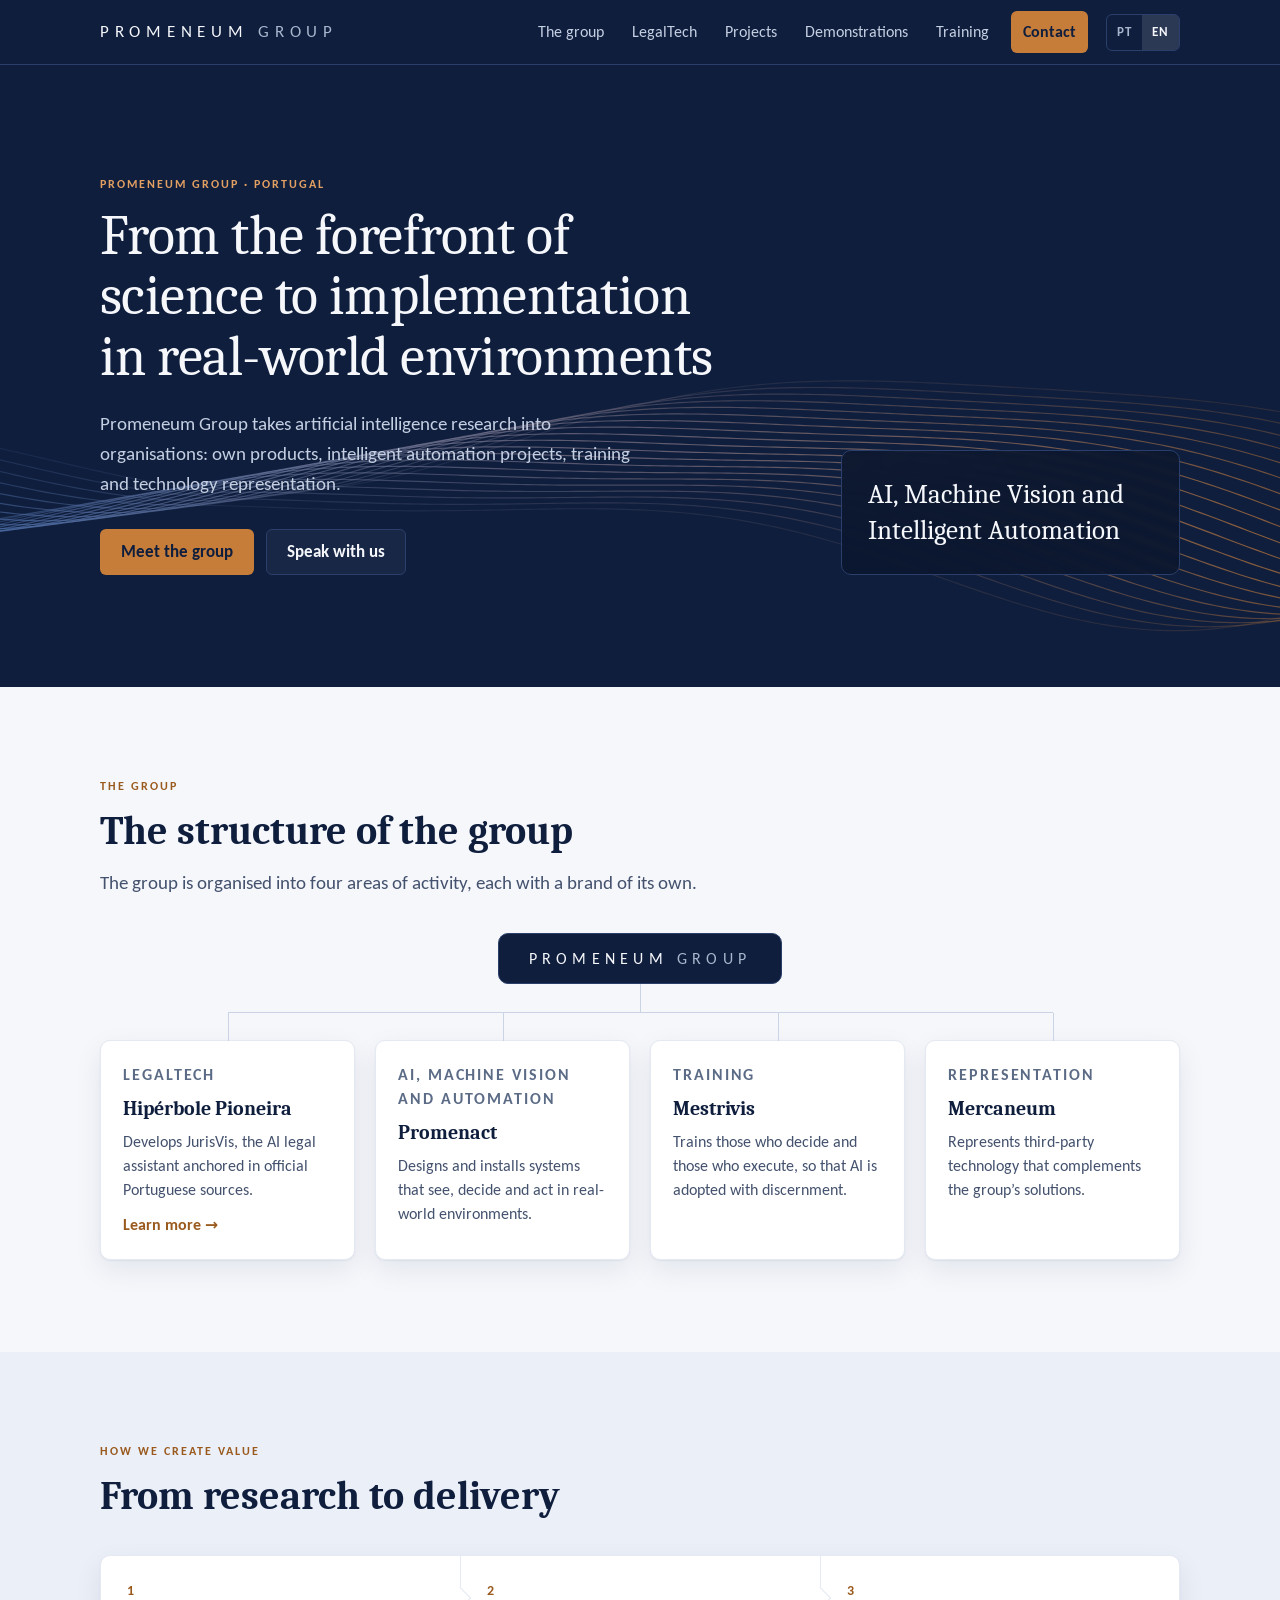
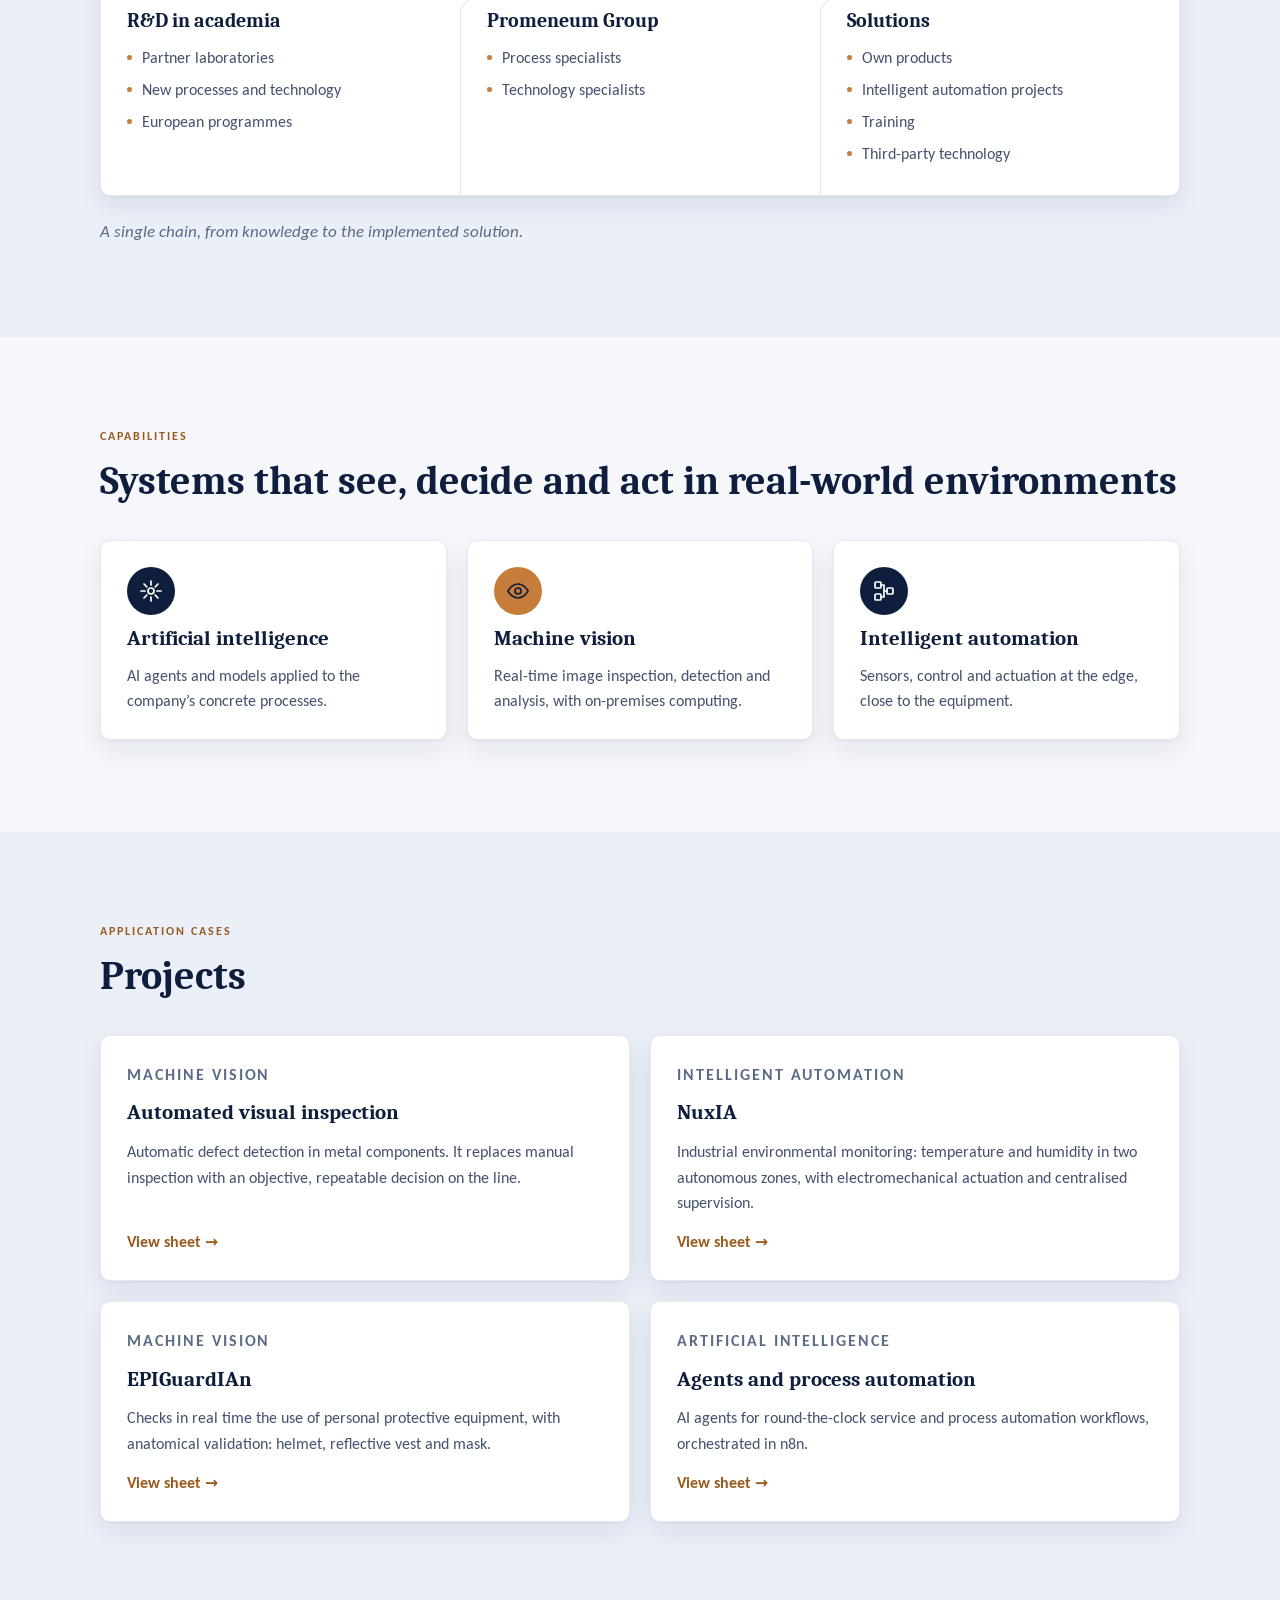
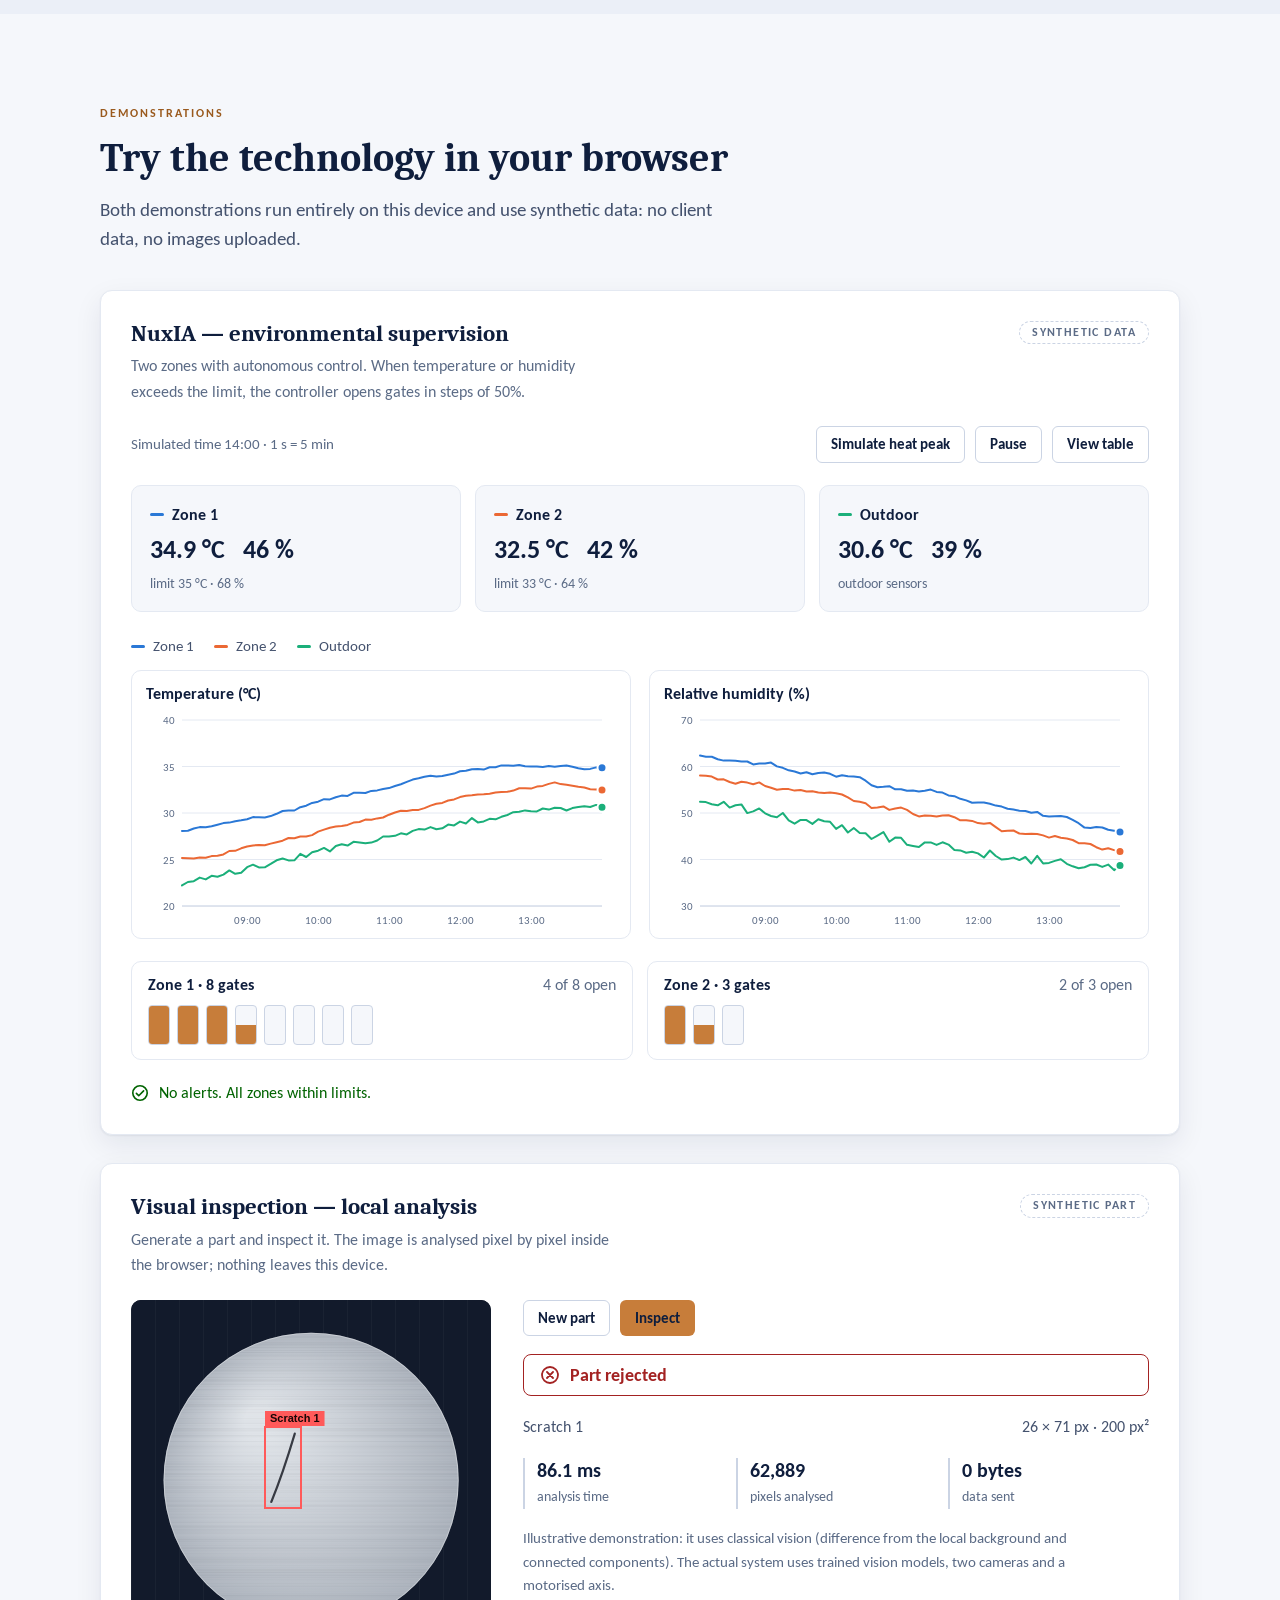
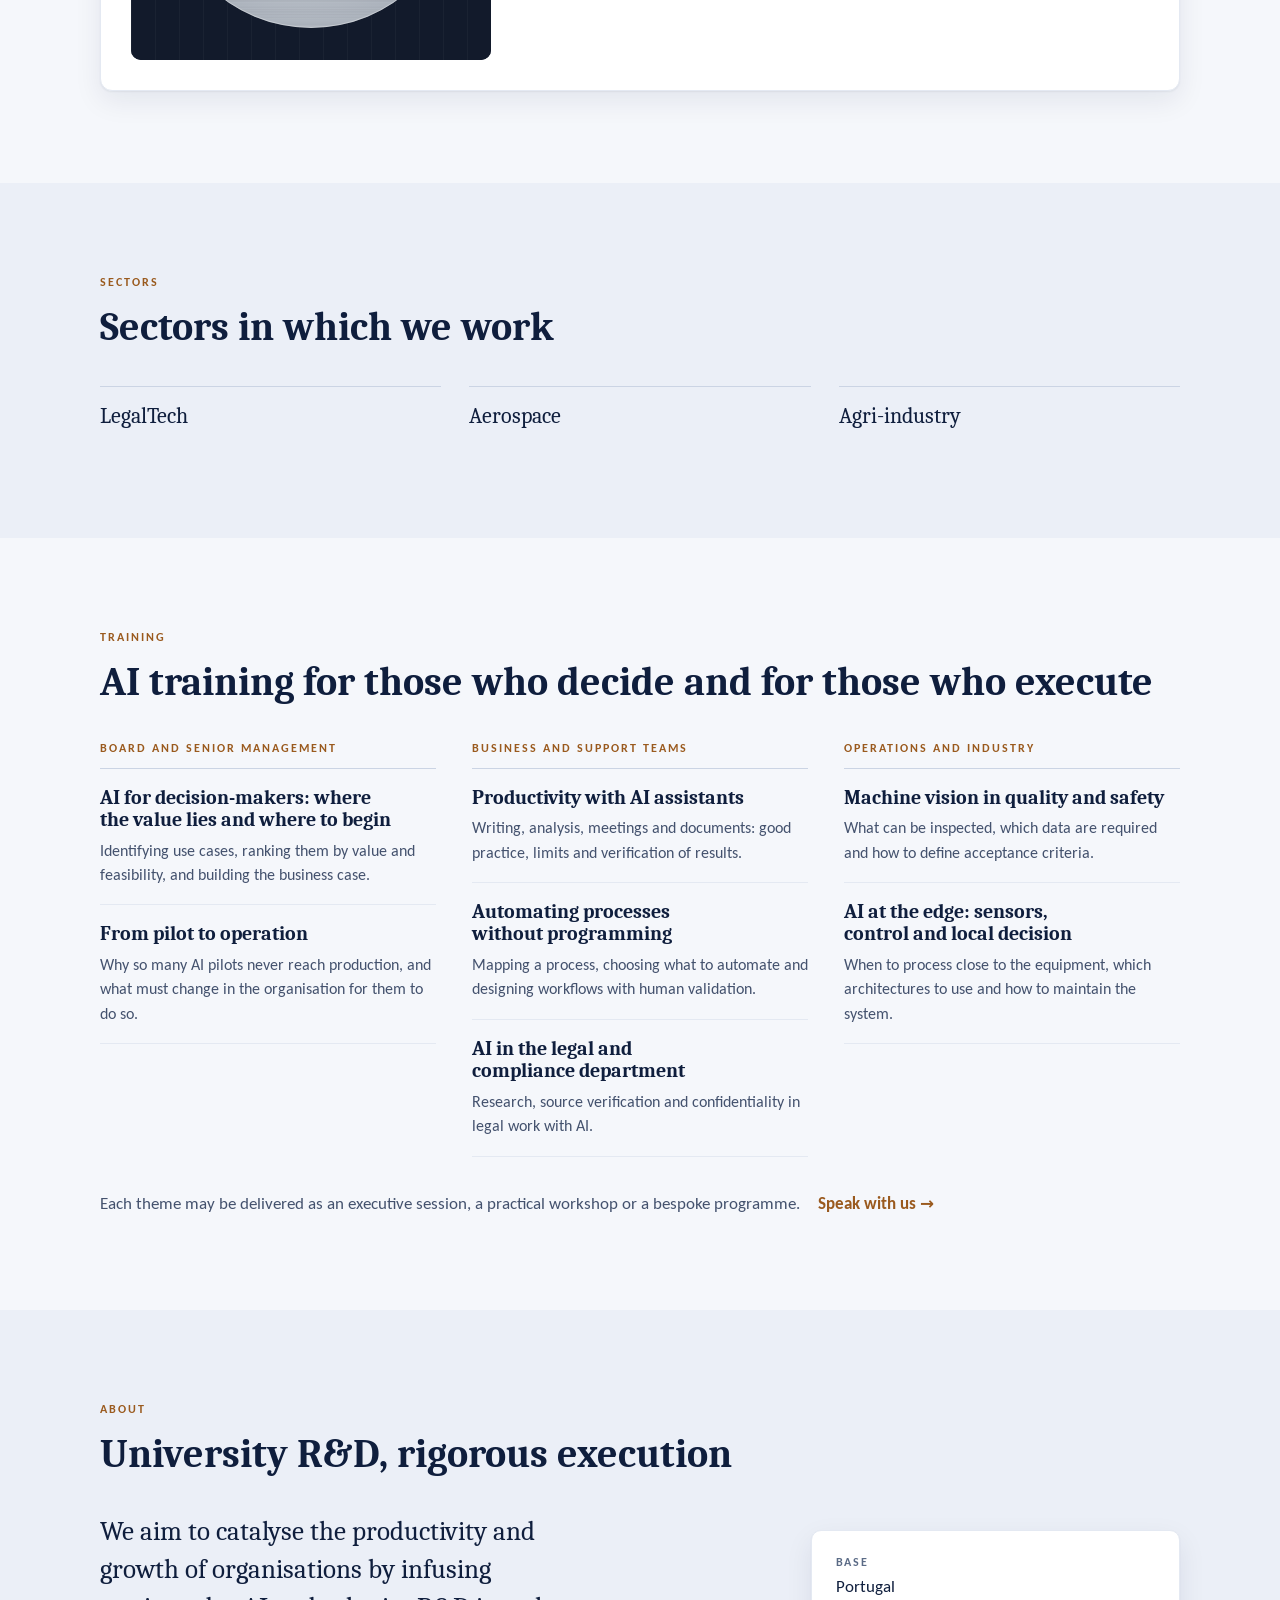
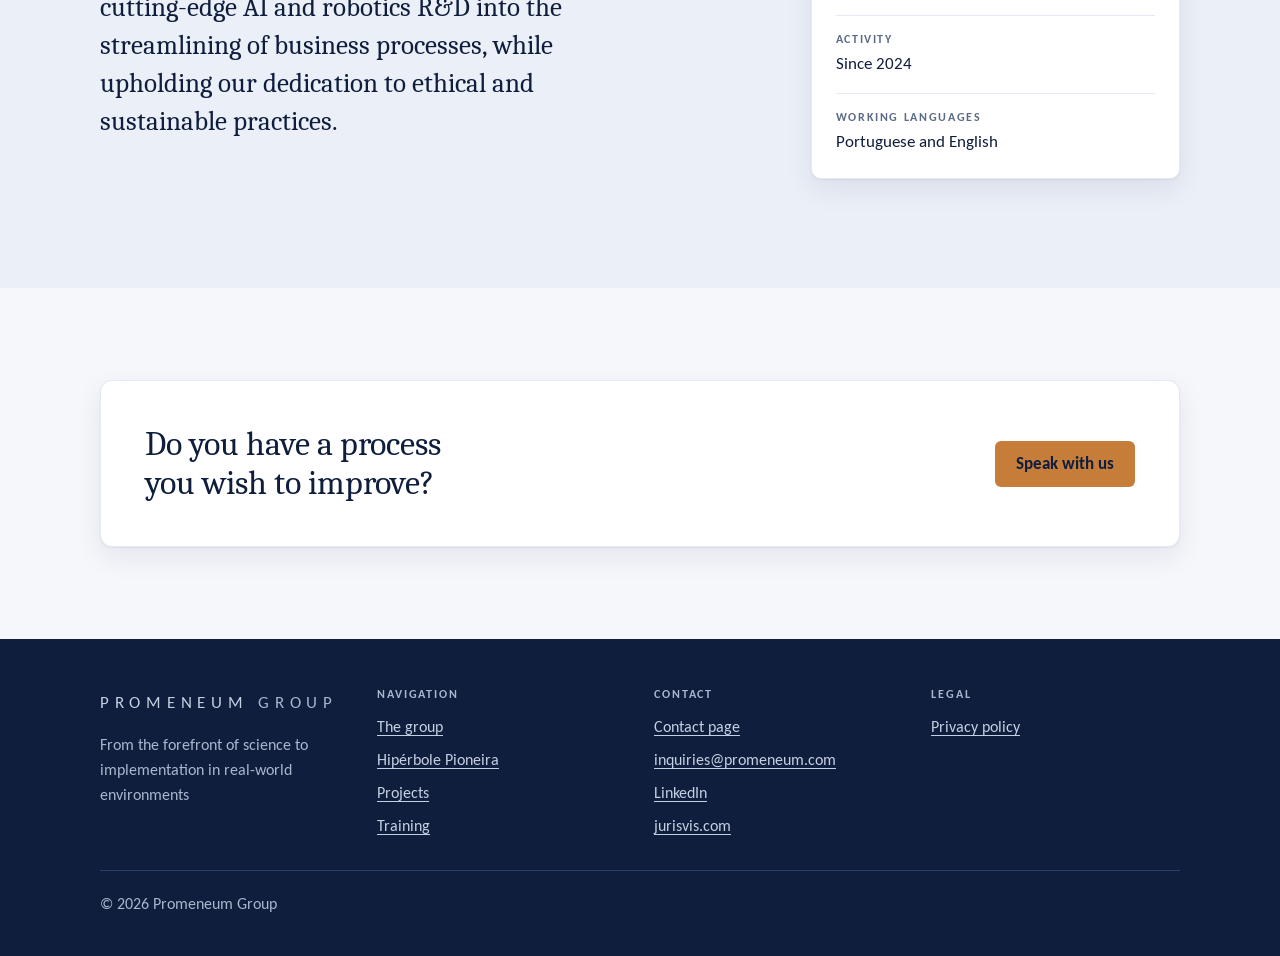
==== index.html @ d9316a81 "Publish site from repository root for GitHub Pages. Co-authored-by: Cursor <cursoragent@cursor.com>" ====
<!doctype html>
<html lang="pt-PT">
<head>
<meta charset="utf-8">
<meta name="viewport" content="width=device-width, initial-scale=1, viewport-fit=cover">
<title>Promeneum Group — IA, visão artificial e automação inteligente</title>
<meta name="description" content="O Promeneum Group leva a investigação em inteligência artificial para dentro das organizações: produtos próprios, projectos de automação inteligente, formação e representação de tecnologia.">
<link rel="canonical" href="https://promeneum.com/">
<meta property="og:type" content="website">
<meta property="og:site_name" content="Promeneum Group">
<meta property="og:title" content="Promeneum Group">
<meta property="og:description" content="Da vanguarda da ciência à implementação em ambientes reais.">
<meta property="og:url" content="https://promeneum.com/">
<meta property="og:image" content="https://promeneum.com/assets/og-image.png">
<meta property="og:image:width" content="1200">
<meta property="og:image:height" content="630">
<meta property="og:locale" content="pt_PT">
<meta property="og:locale:alternate" content="en_GB">
<meta name="twitter:card" content="summary_large_image">
<meta name="theme-color" content="#0F1E3D">
<link rel="icon" href="assets/favicon.svg" type="image/svg+xml">
<link rel="stylesheet" href="assets/styles.css">
<script type="application/ld+json">{"@context": "https://schema.org", "@type": "Organization", "name": "Promeneum Group", "url": "https://promeneum.com/", "description": "O Promeneum Group leva a investigação em inteligência artificial para dentro das organizações: produtos próprios, projectos de automação inteligente, formação e representação de tecnologia.", "sameAs": ["https://www.linkedin.com/company/promeneum/"]}</script>
</head>
<body>
<a class="skip" href="#conteudo" data-i18n="a11y.skip">Saltar para o conteúdo</a>

<header class="site-header">
  <div class="wrap header-row">
    <a class="wordmark" href="#inicio" data-nav="inicio" aria-label="Promeneum Group">Promeneum <span>Group</span></a>
    <button class="menu-btn" id="menuBtn" type="button" aria-expanded="false" aria-controls="siteNav" data-i18n="nav.menu">Menu</button>
    <nav id="siteNav" class="site-nav" aria-label="Principal" data-i18n-attr="aria-label:nav.label">
      <a href="#grupo" data-nav="grupo" data-i18n="nav.group">O grupo</a>
      <a href="#/empresa/hiperbole" data-company="hiperbole">LegalTech</a>
      <a href="#projectos" data-nav="projectos" data-i18n="proj.title">Projectos</a>
      <a href="#demos" data-nav="demos" data-i18n="demo.eyebrow">Demonstrações</a>
      <a href="#formacao" data-nav="formacao" data-i18n="nav.training">Formação</a>
      <a href="#/contacto" data-page="contacto" class="nav-cta" data-i18n="nav.contact">Contacto</a>
    </nav>
    <div class="lang" role="group" aria-label="Língua / Language">
      <button type="button" data-lang="pt" aria-pressed="true">PT</button>
      <button type="button" data-lang="en" aria-pressed="false">EN</button>
    </div>
  </div>
</header>

<main id="conteudo" tabindex="-1">
<div id="view-home">

  <!-- HERO -->
  <section class="hero" id="inicio">
    <canvas id="waves" aria-hidden="true"></canvas>
    <div class="wrap hero-grid">
      <div class="hero-copy">
        <p class="eyebrow on-navy">Promeneum Group · Portugal</p>
        <h1 data-i18n="hero.title">Da vanguarda da ciência à implementação em ambientes reais</h1>
        <p class="hero-lead" data-i18n="hero.lead">O Promeneum Group leva a investigação em inteligência artificial para dentro das organizações: produtos próprios, projectos de automação inteligente, formação e representação de tecnologia.</p>
        <div class="hero-actions">
          <a class="btn btn-primary" href="#grupo" data-nav="grupo" data-i18n="hero.cta1">Conhecer o grupo</a>
          <a class="btn btn-ghost" href="#/contacto" data-page="contacto" data-i18n="hero.cta2">Falar connosco</a>
        </div>
      </div>
      <aside class="focus-box">
        <p data-i18n="hero.box">IA, Visão Artificial e Automação Inteligente</p>
      </aside>
    </div>
  </section>

  <!-- O GRUPO -->
  <section class="section" id="grupo">
    <div class="wrap">
      <div class="section-head">
        <p class="eyebrow" data-i18n="grp.eyebrow">O grupo</p>
        <h2 data-i18n="grp.title">A estrutura do grupo</h2>
        <p class="lead" data-i18n="grp.lead">O grupo organiza-se em quatro áreas de actividade, cada uma com marca própria.</p>
      </div>
      <div class="tree">
        <div class="tree-root">Promeneum <span>Group</span></div>
        <div class="tree-stem" aria-hidden="true"></div>
        <ul class="tree-branches">
          <li class="card co-card">
            <p class="area-tag">LegalTech</p>
            <h3><a href="#/empresa/hiperbole" data-company="hiperbole">Hipérbole Pioneira</a></h3>
            <p data-i18n="grp.hp">Desenvolve o JurisVis, assistente jurídico de IA ancorado em fontes oficiais portuguesas.</p>
            <span class="project-more" aria-hidden="true" data-i18n="grp.more">Conhecer →</span>
          </li>
          <li class="card co-card is-static">
            <p class="area-tag" data-i18n="co.ac.tag">IA, visão artificial e automação</p>
            <h3>Promenact</h3>
            <p data-i18n="grp.ac">Projecta e instala sistemas que vêem, decidem e actuam em ambiente real.</p>
          </li>
          <li class="card co-card is-static">
            <p class="area-tag" data-i18n="nav.training">Formação</p>
            <h3>Mestrivis</h3>
            <p data-i18n="grp.pa">Forma quem decide e quem executa, para que a IA seja adoptada com critério.</p>
          </li>
          <li class="card co-card is-static">
            <p class="area-tag" data-i18n="nav.rep">Representações</p>
            <h3>Mercaneum</h3>
            <p data-i18n="grp.em">Representa tecnologia de terceiros que complementa as soluções do grupo.</p>
          </li>
        </ul>
      </div>
    </div>
  </section>

  <!-- COMO CRIAMOS VALOR -->
  <section class="section band" id="valor">
    <div class="wrap">
      <div class="section-head">
        <p class="eyebrow" data-i18n="value.eyebrow">Como criamos valor</p>
        <h2 data-i18n="value.title">Da investigação à entrega</h2>
      </div>
      <ol class="chain">
        <li>
          <h3 data-i18n="value.s1.t">I&amp;D na academia</h3>
          <ul>
            <li data-i18n="value.s1.a">Laboratórios parceiros</li>
            <li data-i18n="value.s1.b">Novos processos e tecnologia</li>
            <li data-i18n="value.s1.c">Programas europeus</li>
          </ul>
        </li>
        <li>
          <h3>Promeneum Group</h3>
          <ul>
            <li data-i18n="value.s2.a">Especialistas de processo</li>
            <li data-i18n="value.s2.b">Especialistas de tecnologia</li>
          </ul>
        </li>
        <li>
          <h3 data-i18n="value.s3.t">Soluções</h3>
          <ul>
            <li data-i18n="value.s3.a">Produtos próprios</li>
            <li data-i18n="value.s3.b">Projectos de automação inteligente</li>
            <li data-i18n="value.s3.c">Formação</li>
            <li data-i18n="value.s3.d">Tecnologia de terceiros</li>
          </ul>
        </li>
      </ol>
      <p class="chain-note" data-i18n="value.note">Uma cadeia única, do conhecimento à solução implementada.</p>
    </div>
  </section>

  <!-- COMPETÊNCIAS -->
  <section class="section" id="competencias">
    <div class="wrap">
      <div class="section-head">
        <p class="eyebrow" data-i18n="comp.eyebrow">Competências</p>
        <h2 data-i18n="comp.title">Sistemas que vêem, decidem e actuam em ambiente real</h2>
      </div>
      <div class="grid-3">
        <article class="card">
          <span class="badge" aria-hidden="true"><svg viewBox="0 0 24 24"><circle cx="12" cy="12" r="3"/><path d="M12 2v4M12 18v4M2 12h4M18 12h4M5 5l2.8 2.8M16.2 16.2L19 19M19 5l-2.8 2.8M7.8 16.2L5 19"/></svg></span>
          <h3 data-i18n="co.ac.a1.t">Inteligência artificial</h3>
          <p data-i18n="co.ac.a1.p">Agentes e modelos de IA aplicados a processos concretos da empresa.</p>
        </article>
        <article class="card">
          <span class="badge alt" aria-hidden="true"><svg viewBox="0 0 24 24"><path d="M2 12s3.6-7 10-7 10 7 10 7-3.6 7-10 7S2 12 2 12z"/><circle cx="12" cy="12" r="3"/></svg></span>
          <h3 data-i18n="co.ac.a2.t">Visão artificial</h3>
          <p data-i18n="co.ac.a2.p">Inspecção, detecção e análise de imagem em tempo real, com computação local.</p>
        </article>
        <article class="card">
          <span class="badge" aria-hidden="true"><svg viewBox="0 0 24 24"><rect x="3" y="3" width="6" height="6" rx="1"/><rect x="15" y="9" width="6" height="6" rx="1"/><rect x="3" y="15" width="6" height="6" rx="1"/><path d="M9 6h3v6h3M9 18h3v-6"/></svg></span>
          <h3 data-i18n="co.ac.a3.t">Automação inteligente</h3>
          <p data-i18n="co.ac.a3.p">Sensores, controlo e actuação na periferia, junto dos equipamentos.</p>
        </article>
      </div>
    </div>
  </section>

    <section class="section band" id="projectos">
      <div class="wrap">
        <div class="section-head">
          <p class="eyebrow" data-i18n="proj.eyebrow">Casos de aplicação</p>
          <h2 data-i18n="proj.title">Projectos</h2>
        </div>
        <div class="grid-2" id="projectGrid">
          <article class="card project-card">
            <p class="area-tag" data-i18n="co.ac.a2.t">Visão artificial</p>
            <h3><a href="#/projectos/inspeccao" data-project="inspeccao" data-i18n="c.iv.t">Inspecção visual automática</a></h3>
            <p data-i18n="c.iv.p">Detecção automática de defeitos em componentes metálicos. Substitui a inspecção manual por uma decisão objectiva e repetível na linha.</p>
            <span class="project-more" aria-hidden="true" data-i18n="c.more">Ver ficha →</span>
          </article>
          <article class="card project-card">
            <p class="area-tag" data-i18n="co.ac.a3.t">Automação inteligente</p>
            <h3><a href="#/projectos/nuxia" data-project="nuxia">NuxIA</a></h3>
            <p data-i18n="c.nx.p">Monitorização ambiental industrial: temperatura e humidade em duas zonas autónomas, com actuação electromecânica e supervisão centralizada.</p>
            <span class="project-more" aria-hidden="true" data-i18n="c.more">Ver ficha →</span>
          </article>
          <article class="card project-card">
            <p class="area-tag" data-i18n="co.ac.a2.t">Visão artificial</p>
            <h3><a href="#/projectos/epiguardian" data-project="epiguardian">EPIGuardIAn</a></h3>
            <p data-i18n="c.ep.p">Verifica em tempo real o uso de equipamento de protecção individual, com validação anatómica: capacete, colete reflector e máscara.</p>
            <span class="project-more" aria-hidden="true" data-i18n="c.more">Ver ficha →</span>
          </article>
          <article class="card project-card">
            <p class="area-tag" data-i18n="co.ac.a1.t">Inteligência artificial</p>
            <h3><a href="#/projectos/agentes" data-project="agentes" data-i18n="c.ag.t">Agentes e automação de processos</a></h3>
            <p data-i18n="c.ag.p">Agentes de IA para atendimento permanente e fluxos de automação de processos, orquestrados em n8n.</p>
            <span class="project-more" aria-hidden="true" data-i18n="c.more">Ver ficha →</span>
          </article>
        </div>
      </div>
    </section>

    <section class="section" id="demos">
      <div class="wrap">
        <div class="section-head">
          <p class="eyebrow" data-i18n="demo.eyebrow">Demonstrações</p>
          <h2 data-i18n="demo.title">Experimente a tecnologia no seu browser</h2>
          <p class="lead" data-i18n="demo.lead">As duas demonstrações correm inteiramente neste dispositivo e usam dados sintéticos: nenhum dado de cliente, nenhuma imagem enviada.</p>
        </div>
      <!-- NuxIA -->
      <article class="demo" id="demo-nuxia" aria-labelledby="dnxTitle">
        <div class="demo-head">
          <div>
            <h3 id="dnxTitle" data-i18n="d.nx.t">NuxIA — supervisão ambiental</h3>
            <p data-i18n="d.nx.p">Duas zonas com controlo autónomo. Quando a temperatura ou a humidade passam o limite, o controlador abre comportas por passos de 50&nbsp;%.</p>
          </div>
          <span class="synthetic" data-i18n="d.synthetic">Dados sintéticos</span>
        </div>
        <div class="demo-tools">
          <span class="clock" id="nxClock" aria-live="off"></span>
          <button type="button" class="btn btn-line btn-sm" id="nxHeat" data-i18n="d.nx.heat">Simular pico de calor</button>
          <button type="button" class="btn btn-line btn-sm" id="nxPause" aria-pressed="false">Pausar</button>
          <button type="button" class="btn btn-line btn-sm" id="nxTable" aria-pressed="false">Ver tabela</button>
        </div>
        <div class="tiles" id="nxTiles"></div>
        <div id="nxCharts">
          <div class="legend" id="nxLegend" aria-hidden="true"></div>
          <div class="charts" style="margin-top:12px">
            <div class="viz" id="vizT"><h4 data-i18n="d.nx.temp">Temperatura (°C)</h4><svg id="svgT" viewBox="0 0 520 220" role="img" tabindex="0" aria-labelledby="svgTt"><title id="svgTt"></title></svg></div>
            <div class="viz" id="vizH"><h4 data-i18n="d.nx.hum">Humidade relativa (%)</h4><svg id="svgH" viewBox="0 0 520 220" role="img" tabindex="0" aria-labelledby="svgHt"><title id="svgHt"></title></svg></div>
          </div>
        </div>
        <div class="table-wrap" id="nxTableWrap" hidden><table class="data" id="nxData"></table></div>
        <div class="gates" id="nxGates"></div>
        <div class="alerts" id="nxAlerts" role="status" aria-live="polite"></div>
      </article>
      <!-- Inspecção visual -->
      <article class="demo" id="demo-vision" aria-labelledby="dvTitle">
        <div class="demo-head">
          <div>
            <h3 id="dvTitle" data-i18n="d.v.t">Inspecção visual — análise local</h3>
            <p data-i18n="d.v.p">Gere uma peça e inspeccione-a. A imagem é analisada píxel a píxel dentro do browser; nada sai deste dispositivo.</p>
          </div>
          <span class="synthetic" data-i18n="d.v.synthetic">Peça sintética</span>
        </div>
        <div class="vision">
          <canvas id="partCanvas" width="360" height="360" role="img" aria-label="Peça metálica sintética" data-i18n-attr="aria-label:d.v.canvas"></canvas>
          <div class="vision-side">
            <div class="demo-tools">
              <button type="button" class="btn btn-line btn-sm" id="vNew" data-i18n="d.v.new">Nova peça</button>
              <button type="button" class="btn btn-primary btn-sm" id="vRun" data-i18n="d.v.run">Inspeccionar</button>
            </div>
            <div id="vVerdict" class="verdict" data-v="idle" role="status" aria-live="polite"></div>
            <ul class="defects" id="vDefects"></ul>
            <div class="metrics" id="vMetrics"></div>
            <p class="fine" data-i18n="d.v.fine">Demonstração ilustrativa: usa visão clássica (diferença face ao fundo local e componentes ligados). O sistema real usa modelos de visão treinados, duas câmaras e um eixo motorizado.</p>
          </div>
        </div>
      </article>
      </div>
    </section>

  <!-- SECTORES -->
  <section class="section band" id="sectores">
    <div class="wrap">
      <div class="section-head">
        <p class="eyebrow" data-i18n="sec.eyebrow">Sectores</p>
        <h2 data-i18n="sec.title">Sectores onde trabalhamos</h2>
      </div>
      <ul class="sector-row">
        <li>LegalTech</li>
        <li data-i18n="sec.aero">Aeroespacial</li>
        <li data-i18n="sec.agri">Agro-indústria</li>
      </ul>
    </div>
  </section>

  <!-- FORMAÇÃO -->
  <section class="section" id="formacao">
    <div class="wrap">
      <div class="section-head">
        <p class="eyebrow" data-i18n="nav.training">Formação</p>
        <h2 data-i18n="tr.title">Formação em IA para quem decide e para quem executa</h2>
      </div>
      <div class="tracks">
        <section class="track">
          <h3 data-i18n="tk.a">Direcção e gestão de topo</h3>
          <ul>
            <li><h4 data-i18n="th.1.t">IA para decisores: onde está o valor e por onde começar</h4><p data-i18n="th.1.p">Identificar casos de uso, ordená-los por valor e viabilidade e construir o caso de negócio.</p></li>
            <li><h4 data-i18n="th.2.t">Do piloto à operação</h4><p data-i18n="th.2.p">Porque é que tantos pilotos de IA não chegam à produção, e o que tem de mudar na organização para que cheguem.</p></li>
          </ul>
        </section>
        <section class="track">
          <h3 data-i18n="tk.b">Equipas de negócio e de suporte</h3>
          <ul>
            <li><h4 data-i18n="th.3.t">Produtividade com assistentes de IA</h4><p data-i18n="th.3.p">Escrita, análise, reuniões e documentos: boas práticas, limites e verificação de resultados.</p></li>
            <li><h4 data-i18n="th.4.t">Automatizar processos sem programar</h4><p data-i18n="th.4.p">Mapear um processo, escolher o que automatizar e desenhar fluxos com validação humana.</p></li>
            <li><h4 data-i18n="th.5.t">IA no departamento jurídico e de compliance</h4><p data-i18n="th.5.p">Pesquisa, verificação de fontes e confidencialidade no trabalho jurídico com IA.</p></li>
          </ul>
        </section>
        <section class="track">
          <h3 data-i18n="tk.c">Operações e indústria</h3>
          <ul>
            <li><h4 data-i18n="th.6.t">Visão artificial na qualidade e na segurança</h4><p data-i18n="th.6.p">O que se pode inspeccionar, que dados são precisos e como definir critérios de aceitação.</p></li>
            <li><h4 data-i18n="th.7.t">IA na periferia: sensores, controlo e decisão local</h4><p data-i18n="th.7.p">Quando processar junto do equipamento, que arquitecturas usar e como manter o sistema.</p></li>
          </ul>
        </section>
      </div>
      <p class="co-close"><span data-i18n="co.pa.close">Cada tema pode ser trabalhado como sessão executiva, workshop prático ou programa à medida.</span> <a href="#/contacto" data-page="contacto" data-i18n="co.cta">Falar connosco →</a></p>
    </div>
  </section>

  <!-- SOBRE -->
  <section class="section band" id="sobre">
    <div class="wrap">
      <div class="section-head">
        <p class="eyebrow" data-i18n="ab.eyebrow">Sobre</p>
        <h2 data-i18n="ab.title">I&amp;D universitária, execução rigorosa</h2>
      </div>
      <div class="about-grid">
        <p class="mission" data-i18n="ab.mission">Queremos catalisar a produtividade e o crescimento das organizações, levando I&amp;D de ponta em IA e robótica para a simplificação dos processos de negócio, mantendo o nosso compromisso com práticas éticas e sustentáveis.</p>
        <dl class="facts">
          <div><dt data-i18n="ab.f1">Base</dt><dd>Portugal</dd></div>
          <div><dt data-i18n="ab.f2">Actividade</dt><dd data-i18n="ab.f2v">Desde 2024</dd></div>
          <div><dt data-i18n="ab.f3">Línguas de trabalho</dt><dd data-i18n="ab.f3v">Português e inglês</dd></div>
        </dl>
      </div>
    </div>
  </section>

  <!-- CHAMADA FINAL -->
  <section class="section" id="chamada">
    <div class="wrap">
      <div class="cta-card">
        <h2 data-i18n="cta.title">Tem um processo que quer melhorar?</h2>
        <a class="btn btn-primary" href="#/contacto" data-page="contacto" data-i18n="hero.cta2">Falar connosco</a>
      </div>
    </div>
  </section>
</div>

<!-- PÁGINA DA HIPÉRBOLE PIONEIRA -->
<div id="view-company" hidden>
  <!-- Hipérbole Pioneira -->
  <article class="company" data-id="hiperbole" hidden>
    <div class="wrap section">
      <a class="sheet-back" href="#grupo" data-nav="grupo" data-i18n="co.back">← O grupo</a>
      <header class="sheet-head">
        <p class="eyebrow">Promeneum Group · LegalTech</p>
        <h1 tabindex="-1">Hipérbole Pioneira</h1>
        <p class="lead" data-i18n="co.hp.lead">A empresa de LegalTech do grupo. Desenvolve o JurisVis, assistente jurídico de IA ancorado exclusivamente em fontes oficiais portuguesas.</p>
      </header>
      <h2 class="co-h2">JurisVis</h2>
      <p class="lead co-sub" data-i18n="jv.lead">Assistente jurídico de IA ancorado exclusivamente em fontes oficiais portuguesas — legislação e jurisprudência, com ligação directa ao Diário da República e actualização diária.</p>
      <div class="sheet-grid">
        <div class="sheet-body">
          <section><h3 data-i18n="sh.challenge">Desafio</h3><p data-i18n="jv.ch">Em contexto jurídico, uma resposta só tem valor se a fonte puder ser verificada. O JurisVis responde a partir de fontes oficiais portuguesas e liga cada resultado ao texto publicado.</p></section>
          <section><h3 data-i18n="sh.solution">Solução</h3><ul>
            <li data-i18n="jv.s1">Soberania cognitiva: fontes nacionais e verificáveis, equipa nacional.</li>
            <li data-i18n="jv.s2">Orquestração de agentes de IA, com validação humana no fim da cadeia.</li>
            <li data-i18n="jv.s3">Legislação e jurisprudência, com actualização diária.</li>
          </ul></section>
        </div>
        <dl class="facts">
          <div><dt data-i18n="sh.sector">Sector</dt><dd data-i18n="jv.sector">Profissionais do Direito</dd></div>
          <div><dt data-i18n="sh.tech">Tecnologia</dt><dd data-i18n="jv.tech">Agentes de IA sobre fontes oficiais. Parceria técnica com o LIACC/FEUP; infra-estrutura empresarial IBM.</dd></div>
          <div><dt data-i18n="sh.access">Acesso</dt><dd><a href="https://jurisvis.com" target="_blank" rel="noopener">jurisvis.com</a> <span data-i18n="jv.access">— planos Free, Pro, Max e Enterprise.</span></dd></div>
        </dl>
      </div>
    </div>
  </article>

</div>

<!-- FICHAS DE PROJECTO -->
<div id="view-project" hidden>
  <div class="wrap section">
    <a class="sheet-back" href="#projectos" data-nav="projectos" data-i18n="sh.back">← Projectos</a>

    <article class="sheet" data-id="inspeccao" hidden>
      <header class="sheet-head">
        <p class="area-tag" data-i18n="co.ac.a2.t">Visão artificial</p>
        <h1 tabindex="-1" data-i18n="c.iv.t">Inspecção visual automática</h1>
        <p class="lead" data-i18n="iv.lead">Sistema de detecção automática de defeitos em componentes metálicos, desenvolvido para um fabricante industrial.</p>
      </header>
      <div class="sheet-grid">
        <div class="sheet-body">
          <section><h2 data-i18n="sh.challenge">Desafio</h2><p data-i18n="iv.ch">Substituir a inspecção manual por uma decisão objectiva e repetível na linha de produção.</p></section>
          <section><h2 data-i18n="sh.solution">Solução</h2><ul>
            <li data-i18n="iv.s1">Arquitectura de duas câmaras: vista de topo e vista lateral, com eixo linear motorizado.</li>
            <li data-i18n="iv.s2">Decisão de aceitação ou rejeição por peça, com os defeitos assinalados na imagem.</li>
            <li data-i18n="iv.s3">Histórico de inspecções por lote.</li>
          </ul></section>
          <p><a href="#demo-vision" data-nav="demo-vision" data-i18n="iv.demo">Experimentar a demonstração de análise local →</a></p>
        </div>
        <dl class="facts">
          <div><dt data-i18n="sh.sector">Sector</dt><dd data-i18n="iv.sector">Indústria — componentes metálicos</dd></div>
          <div><dt data-i18n="sh.tech">Tecnologia</dt><dd data-i18n="iv.tech">Modelos de visão artificial em stack Python; computação local (on-premises).</dd></div>
          <div><dt data-i18n="sh.repl">Replicabilidade</dt><dd data-i18n="iv.repl">Base replicável para inspecção de qualidade e de infra-estruturas noutros sectores.</dd></div>
        </dl>
      </div>
    </article>

    <article class="sheet" data-id="nuxia" hidden>
      <header class="sheet-head">
        <p class="area-tag" data-i18n="co.ac.a3.t">Automação inteligente</p>
        <h1 tabindex="-1">NuxIA</h1>
        <p class="lead" data-i18n="nx.lead">Monitorização ambiental industrial: temperatura e humidade em duas zonas autónomas, com actuação electromecânica e supervisão centralizada.</p>
      </header>
      <div class="sheet-grid">
        <div class="sheet-body">
          <div class="kpis">
            <div><b>2</b><span data-i18n="nx.k1">zonas</span></div>
            <div><b>12</b><span data-i18n="nx.k2">sensores</span></div>
            <div><b>2</b><span data-i18n="nx.k3">unidades de controlo</span></div>
            <div><b>11</b><span data-i18n="nx.k4">comportas</span></div>
            <div><b>1</b><span data-i18n="nx.k5">aplicação</span></div>
          </div>
          <section><h2 data-i18n="sh.challenge">Desafio</h2><p data-i18n="nx.ch">Manter a temperatura e a humidade de duas zonas de processo dentro dos limites definidos, com actuação automática.</p></section>
          <section><h2 data-i18n="sh.solution">Solução</h2><ul>
            <li data-i18n="nx.s1">Doze sensores — quatro interiores e dois exteriores por zona — recolhem as condições ambientais.</li>
            <li data-i18n="nx.s2">Duas unidades de controlo autónomas e independentes, uma por zona, processam a informação.</li>
            <li data-i18n="nx.s3">O sistema actua sobre onze comportas, com aberturas a 0&nbsp;%, 50&nbsp;% ou 100&nbsp;%.</li>
            <li data-i18n="nx.s4">A aplicação disponibiliza supervisão algorítmica, controlo e alertas.</li>
          </ul></section>
          <p><a href="#demo-nuxia" data-nav="demo-nuxia" data-i18n="nx.demo">Ver a demonstração com dados sintéticos →</a></p>
        </div>
        <dl class="facts">
          <div><dt data-i18n="sh.sector">Sector</dt><dd data-i18n="sec.agri">Agro-indústria</dd></div>
          <div><dt data-i18n="sh.tech">Tecnologia</dt><dd data-i18n="nx.tech">Arquitectura distribuída de microcontroladores; aplicação de supervisão.</dd></div>
          <div><dt data-i18n="sh.repl">Replicabilidade</dt><dd data-i18n="nx.repl">Arquitectura replicável noutros sectores.</dd></div>
        </dl>
      </div>
    </article>

    <article class="sheet" data-id="epiguardian" hidden>
      <header class="sheet-head">
        <p class="area-tag" data-i18n="co.ac.a2.t">Visão artificial</p>
        <h1 tabindex="-1">EPIGuardIAn</h1>
        <p class="lead" data-i18n="ep.lead">Sistema inteligente de visão artificial que verifica, em tempo real, o uso de equipamento de protecção individual, com validação anatómica.</p>
      </header>
      <div class="sheet-grid">
        <div class="sheet-body">
          <section><h2 data-i18n="sh.challenge">Desafio</h2><p data-i18n="ep.ch">Verificar o uso correcto de EPI de forma contínua. Não basta detectar o equipamento: é preciso confirmar que está na posição certa do corpo.</p></section>
          <section><h2 data-i18n="sh.solution">Solução</h2><ul>
            <li data-i18n="ep.s1">Detecta capacete, colete reflector e máscara.</li>
            <li data-i18n="ep.s2">Confirma a posição de cada equipamento no corpo: cabeça, face e tronco.</li>
            <li data-i18n="ep.s3">Interface de operação com alertas imediatos em caso de incumprimento.</li>
          </ul></section>
        </div>
        <dl class="facts">
          <div><dt data-i18n="sh.sector">Sector</dt><dd data-i18n="ep.sector">Segurança e saúde no trabalho</dd></div>
          <div><dt data-i18n="sh.tech">Tecnologia</dt><dd data-i18n="ep.tech">Processamento local em Raspberry Pi (edge); YOLOv8 e OpenCV; modelo treinado com mais de 2700 imagens.</dd></div>
        </dl>
      </div>
    </article>

    <article class="sheet" data-id="agentes" hidden>
      <header class="sheet-head">
        <p class="area-tag" data-i18n="co.ac.a1.t">Inteligência artificial</p>
        <h1 tabindex="-1" data-i18n="c.ag.t">Agentes e automação de processos</h1>
        <p class="lead" data-i18n="ag.lead">Agentes de IA para atendimento permanente e fluxos de automação de processos, orquestrados em n8n.</p>
      </header>
      <div class="sheet-grid">
        <div class="sheet-body">
          <section><h2 data-i18n="sh.challenge">Desafio</h2><p data-i18n="ag.ch">Responder a pedidos a qualquer hora e retirar trabalho repetitivo às equipas.</p></section>
          <section><h2 data-i18n="sh.solution">Solução</h2><ul>
            <li data-i18n="ag.s1">Agente de atendimento disponível 24 horas por dia, 7 dias por semana.</li>
            <li data-i18n="ag.s2">Fluxos de automação completos, do pedido à resposta, orquestrados em n8n.</li>
          </ul></section>
        </div>
        <dl class="facts">
          <div><dt data-i18n="sh.sector">Sector</dt><dd data-i18n="ag.sector">Transversal</dd></div>
          <div><dt data-i18n="sh.tech">Tecnologia</dt><dd data-i18n="ag.tech">n8n para orquestração de fluxos; modelos de linguagem.</dd></div>
        </dl>
      </div>
    </article>

    <nav class="sheet-nav" aria-label="Outros projectos" data-i18n-attr="aria-label:sh.others">
      <a href="#" id="sheetPrev"></a>
      <a href="#" id="sheetNext"></a>
    </nav>
  </div>
</div>

<!-- PÁGINAS: CONTACTO E PRIVACIDADE -->
<div id="view-page" hidden>

  <article class="page" data-id="contacto" hidden>
    <div class="wrap section contact">
      <div>
        <div class="section-head" style="margin-bottom:0">
          <p class="eyebrow" data-i18n="ct.eyebrow">Contacto</p>
          <h1 tabindex="-1" class="page-h1" data-i18n="ct.title">Fale connosco</h1>
          <p class="lead" data-i18n="ct.lead">O assistente recolhe os seus dados de contacto e passa o pedido à nossa equipa. Não faz mais nada.</p>
        </div>
        <div class="contact-direct">
          <span><span data-i18n="ct.or">Se preferir, escreva para</span> <a href="mailto:inquiries@promeneum.com">inquiries@promeneum.com</a></span>
          <a href="https://www.linkedin.com/company/promeneum/" target="_blank" rel="noopener">LinkedIn · Promeneum Group</a>
        </div>
      </div>
      <div>
        <div class="chat-panel" id="leadPanel">
          <div class="chat-log" id="leadLog" tabindex="0" role="log" aria-live="polite" aria-label="Conversa com o assistente de contacto" data-i18n-attr="aria-label:ld.log"></div>
          <div class="chat-quick" id="leadQuick"></div>
          <form class="chat-form" id="leadForm" novalidate>
            <label for="leadInput" class="sr-only" data-i18n="ld.label">A sua resposta</label>
            <input id="leadInput" type="text" autocomplete="off" maxlength="600">
            <button type="submit" class="btn btn-primary btn-sm" id="leadSend" data-i18n="ld.send">Responder</button>
          </form>
        </div>
        <p class="fine" style="margin-top:14px"><span data-i18n="ld.fine">Os seus dados são tratados pela Hipérbole Pioneira, Unipessoal, Lda. e servem apenas para responder ao seu pedido.</span> <a href="#/privacidade" data-page="privacidade" data-i18n="ft.privacy">Política de privacidade</a></p>
      </div>
    </div>
  </article>

  <article class="page" data-id="privacidade" hidden>
    <div class="wrap section policy">
      <a class="sheet-back" href="#inicio" data-nav="inicio" data-i18n="pp.back">← Início</a>

      <div data-only-lang="pt">
        <h1 tabindex="-1" class="page-h1">Política de privacidade</h1>
        <p class="fine">Última actualização: 2026-09-21</p>
        <p class="lead">Esta política explica que dados pessoais são recolhidos neste site, para quê, durante quanto tempo e que direitos tem.</p>

        <h2>1. Quem é responsável pelos seus dados</h2>
        <p>O responsável pelo tratamento é a <strong>Hipérbole Pioneira, Unipessoal, Lda.</strong>, NIPC <!-- PREENCHER --><span class="tag-proposal">a preencher</span>, com sede em <!-- PREENCHER --><span class="tag-proposal">a preencher</span>.</p>
        <p>Para qualquer questão sobre os seus dados, escreva para <a href="mailto:inquiries@promeneum.com">inquiries@promeneum.com</a> <!-- PREENCHER --><span class="tag-proposal">endereço a confirmar</span>.</p>
        <p>Não foi designado encarregado da protecção de dados <!-- PREENCHER --><span class="tag-proposal">a confirmar</span>. As questões de privacidade são tratadas através do contacto acima.</p>

        <h2>2. Que dados recolhemos</h2>
        <p>Só recolhemos os dados que nos der na página de contacto: nome, empresa, e-mail, telefone, área de interesse e a mensagem que escrever. A empresa, o telefone e a mensagem são opcionais. Pedimos-lhe que não inclua dados sensíveis na mensagem, como dados de saúde.</p>
        <p>Não recolhemos dados de navegação para análise nem para publicidade. O site está alojado no GitHub Pages, um serviço da GitHub, Inc. (Estados Unidos). Segundo a documentação desse serviço, o GitHub regista e guarda o endereço IP de quem visita o site, por razões de segurança.</p>

        <h2>3. Para que os usamos e com que fundamento</h2>
        <p>Usamos os dados apenas para responder ao seu pedido de contacto e dar-lhe seguimento.</p>
        <p>O fundamento é a realização de diligências pré-contratuais a seu pedido (artigo 6.º, n.º 1, alínea b), do RGPD) ou, quando o pedido não vise um contrato, o nosso interesse legítimo em responder a quem nos contacta (alínea f) do mesmo número).</p>
        <p>Fornecer os dados não é obrigatório, mas sem um contacto válido não lhe conseguimos responder.</p>
        <p>Não usamos os seus dados para marketing, não os vendemos, e não tomamos decisões automatizadas nem definimos perfis.</p>

        <h2>4. O assistente da página de contacto</h2>
        <p>O assistente segue um guião fixo: faz as perguntas necessárias para recolher os seus dados de contacto e nada mais. Não usa modelos de inteligência artificial e o que escreve não é enviado a terceiros.</p>

        <h2>5. Quem tem acesso aos dados</h2>
        <p>A equipa que responde aos pedidos de contacto. Os prestadores de serviços que nos apoiam — alojamento do site (GitHub Pages), correio electrónico (Microsoft 365) e gestão de contactos — tratam os dados por nossa conta e segundo as nossas instruções <!-- PREENCHER --><span class="tag-proposal">prestadores a confirmar</span>.</p>
        <p>Não cedemos os seus dados a terceiros para fins próprios destes. Podemos ter de os comunicar a autoridades quando a lei o exigir.</p>

        <h2>6. Transferências para fora do Espaço Económico Europeu</h2>
        <p>Se algum prestador tratar dados fora do Espaço Económico Europeu, a transferência só é feita com as garantias previstas no RGPD, como uma decisão de adequação da Comissão Europeia ou cláusulas contratuais-tipo.</p>

        <h2>7. Durante quanto tempo guardamos os dados</h2>
        <p>Guardamos os dados durante o tempo necessário para a finalidade para que foram recolhidos: responder ao seu pedido e acompanhar a relação que dele resultar. Se o contacto não tiver seguimento, apagamos os dados ao fim de 12 meses <!-- PREENCHER --><span class="tag-proposal">prazo a confirmar</span>.</p>

        <h2>8. Os seus direitos</h2>
        <p>Pode pedir-nos o acesso aos seus dados, a sua rectificação, o seu apagamento, a limitação do tratamento e a portabilidade, e pode opor-se ao tratamento. Para exercer qualquer destes direitos, escreva para o contacto indicado no ponto 1.</p>
        <p>Respondemos sem demora injustificada e, em qualquer caso, no prazo de um mês a contar da recepção do pedido (artigo 12.º, n.º 3, do RGPD).</p>

        <h2>9. Reclamações</h2>
        <p>Se considerar que o tratamento dos seus dados viola o RGPD, tem o direito de apresentar reclamação a uma autoridade de controlo (artigo 77.º do RGPD). Em Portugal, a autoridade de controlo é a Comissão Nacional de Proteção de Dados (CNPD), nos termos do artigo 3.º da Lei n.º 58/2019:</p>
        <p>Av. D. Carlos I, 134, 1.º, 1200-651 Lisboa · (+351) 213 928 400 · <a href="mailto:geral@cnpd.pt">geral@cnpd.pt</a> · <a href="https://www.cnpd.pt/" target="_blank" rel="noopener">cnpd.pt</a></p>

        <h2>10. Cookies e dados guardados no seu dispositivo</h2>
        <p>Este site não usa cookies. Guarda apenas, no seu browser, a língua que escolher nos botões PT/EN, para a manter na visita seguinte. Esse armazenamento é estritamente necessário para prestar o serviço que pediu, pelo que não depende de consentimento (artigo 5.º, n.º 2, alínea b), da Lei n.º 41/2004).</p>
        <p>O site não usa ferramentas de análise nem carrega recursos de terceiros: os tipos de letra estão alojados no próprio site.</p>

        <h2>11. Segurança</h2>
        <p>A ligação ao site é cifrada (HTTPS). Limitamos o acesso aos dados de contacto às pessoas que precisam deles para lhe responder.</p>

        <h2>12. Legislação aplicável</h2>
        <p>Regulamento (UE) 2016/679, de 27 de Abril de 2016 (Regulamento Geral sobre a Protecção de Dados, RGPD); Lei n.º 58/2019, de 8 de Agosto, que assegura a sua execução em Portugal; Lei n.º 41/2004, de 18 de Agosto, sobre o tratamento de dados pessoais e a protecção da privacidade nas comunicações electrónicas, na redacção da Lei n.º 46/2012, de 29 de Agosto.</p>

        <h2>13. Alterações a esta política</h2>
        <p>Se alterarmos esta política, publicamos aqui a nova versão com a data de actualização.</p>
      </div>

      <div data-only-lang="en" hidden>
        <h1 tabindex="-1" class="page-h1">Privacy policy</h1>
        <p class="fine">Last updated: 2026-09-21</p>
        <p class="lead">This policy explains which personal data are collected on this website, for what purpose, for how long, and which rights you have.</p>

        <h2>1. Who is responsible for your data</h2>
        <p>The controller is <strong>Hipérbole Pioneira, Unipessoal, Lda.</strong>, Portuguese tax number <!-- PREENCHER --><span class="tag-proposal">to be completed</span>, with registered office at <!-- PREENCHER --><span class="tag-proposal">to be completed</span>.</p>
        <p>For any matter concerning your data, please write to <a href="mailto:inquiries@promeneum.com">inquiries@promeneum.com</a> <!-- PREENCHER --><span class="tag-proposal">address to be confirmed</span>.</p>
        <p>No data protection officer has been designated <!-- PREENCHER --><span class="tag-proposal">to be confirmed</span>. Privacy matters are handled through the contact above.</p>

        <h2>2. Which data we collect</h2>
        <p>We collect only the data you provide on the contact page: name, company, email, telephone, area of interest and the message you write. Company, telephone and message are optional. We ask you not to include sensitive data in the message, such as health data.</p>
        <p>We do not collect browsing data for analytics or advertising. The website is hosted on GitHub Pages, a service of GitHub, Inc. (United States). According to the documentation of that service, GitHub logs and stores the IP address of those who visit the website, for security purposes.</p>

        <h2>3. Why we use them and on what legal basis</h2>
        <p>We use the data solely to reply to your contact request and to follow it up.</p>
        <p>The legal basis is the taking of steps at your request prior to entering into a contract (Article 6(1)(b) GDPR) or, where the request does not concern a contract, our legitimate interest in replying to those who contact us (point (f) of the same paragraph).</p>
        <p>Providing the data is not mandatory, but without a valid contact we are unable to reply to you.</p>
        <p>We do not use your data for marketing, we do not sell them, and we neither take automated decisions nor carry out profiling.</p>

        <h2>4. The assistant on the contact page</h2>
        <p>The assistant follows a fixed script: it asks the questions required to collect your contact details and nothing else. It does not use artificial intelligence models, and what you write is not sent to third parties.</p>

        <h2>5. Who has access to the data</h2>
        <p>The team that replies to contact requests. The service providers that support us — website hosting (GitHub Pages), email (Microsoft 365) and contact management — process the data on our behalf and according to our instructions <!-- PREENCHER --><span class="tag-proposal">providers to be confirmed</span>.</p>
        <p>We do not disclose your data to third parties for their own purposes. We may be required to disclose them to authorities where the law so demands.</p>

        <h2>6. Transfers outside the European Economic Area</h2>
        <p>Should any provider process data outside the European Economic Area, the transfer takes place only with the safeguards laid down in the GDPR, such as an adequacy decision of the European Commission or standard contractual clauses.</p>

        <h2>7. How long we keep the data</h2>
        <p>We keep the data for as long as is necessary for the purpose for which they were collected: replying to your request and following the relationship arising from it. If the contact is not followed up, we erase the data after 12 months <!-- PREENCHER --><span class="tag-proposal">period to be confirmed</span>.</p>

        <h2>8. Your rights</h2>
        <p>You may request access to your data, their rectification, their erasure, the restriction of processing and portability, and you may object to the processing. To exercise any of these rights, please write to the contact given in section 1.</p>
        <p>We reply without undue delay and in any event within one month of receipt of the request (Article 12(3) GDPR).</p>

        <h2>9. Complaints</h2>
        <p>If you consider that the processing of your data infringes the GDPR, you have the right to lodge a complaint with a supervisory authority (Article 77 GDPR). In Portugal, the supervisory authority is the Comissão Nacional de Proteção de Dados (CNPD), pursuant to Article 3 of Law No 58/2019:</p>
        <p>Av. D. Carlos I, 134, 1.º, 1200-651 Lisboa · (+351) 213 928 400 · <a href="mailto:geral@cnpd.pt">geral@cnpd.pt</a> · <a href="https://www.cnpd.pt/" target="_blank" rel="noopener">cnpd.pt</a></p>

        <h2>10. Cookies and data stored on your device</h2>
        <p>This website does not use cookies. It stores in your browser only the language you choose with the PT/EN buttons, so as to keep it on your next visit. That storage is strictly necessary to provide the service you requested and therefore does not depend on consent (Article 5(2)(b) of Portuguese Law No 41/2004).</p>
        <p>The website uses no analytics tools and loads no third-party resources: the typefaces are hosted on the website itself.</p>

        <h2>11. Security</h2>
        <p>The connection to the website is encrypted (HTTPS). We limit access to contact data to the people who need them in order to reply to you.</p>

        <h2>12. Applicable legislation</h2>
        <p>Regulation (EU) 2016/679 of 27 April 2016 (General Data Protection Regulation, GDPR); Portuguese Law No 58/2019 of 8 August, which ensures its implementation in Portugal; Portuguese Law No 41/2004 of 18 August on the processing of personal data and the protection of privacy in electronic communications, as amended by Law No 46/2012 of 29 August.</p>

        <h2>13. Changes to this policy</h2>
        <p>Should we change this policy, we shall publish the new version here with the date of the update.</p>
      </div>
    </div>
  </article>
</div>
</main>

<footer class="site-footer">
  <div class="wrap">
    <div class="footer-grid">
      <div>
        <a class="wordmark" href="#inicio" data-nav="inicio">Promeneum <span>Group</span></a>
        <p data-i18n="hero.title">Da vanguarda da ciência à implementação em ambientes reais</p>
      </div>
      <div>
        <h2 data-i18n="ft.nav">Navegação</h2>
        <ul>
          <li><a href="#grupo" data-nav="grupo" data-i18n="nav.group">O grupo</a></li>
          <li><a href="#/empresa/hiperbole" data-company="hiperbole">Hipérbole Pioneira</a></li>
          <li><a href="#projectos" data-nav="projectos" data-i18n="proj.title">Projectos</a></li>
          <li><a href="#formacao" data-nav="formacao" data-i18n="nav.training">Formação</a></li>
        </ul>
      </div>
      <div>
        <h2 data-i18n="nav.contact">Contacto</h2>
        <ul>
          <li><a href="#/contacto" data-page="contacto" data-i18n="ft.contactpage">Página de contacto</a></li>
          <li><a href="mailto:inquiries@promeneum.com">inquiries@promeneum.com</a></li>
          <li><a href="https://www.linkedin.com/company/promeneum/" target="_blank" rel="noopener">LinkedIn</a></li>
          <li><a href="https://jurisvis.com" target="_blank" rel="noopener">jurisvis.com</a></li>
        </ul>
      </div>
      <div>
        <h2>Legal</h2>
        <ul>
          <li><a href="#/privacidade" data-page="privacidade" data-i18n="ft.privacy">Política de privacidade</a></li>
        </ul>
      </div>
    </div>
    <div class="footer-base">
      <span>© 2026 Promeneum Group</span>
    </div>
  </div>
</footer>

<script src="assets/config.js"></script>
<script src="assets/app.js"></script>
</body>
</html>
---- assets/styles.css ----
/* Caladea e Carlito: SIL Open Font License 1.1 (licenças em assets/fonts). Alojados no próprio site: nenhum pedido a terceiros. */
@font-face{font-family:"Caladea";font-style:normal;font-weight:400;font-display:swap;src:url("fonts/caladea-400.woff2") format("woff2")}
@font-face{font-family:"Caladea";font-style:normal;font-weight:700;font-display:swap;src:url("fonts/caladea-700.woff2") format("woff2")}
@font-face{font-family:"Caladea";font-style:italic;font-weight:400;font-display:swap;src:url("fonts/caladea-400-italic.woff2") format("woff2")}
@font-face{font-family:"Carlito";font-style:normal;font-weight:400;font-display:swap;src:url("fonts/carlito-400.woff2") format("woff2")}
@font-face{font-family:"Carlito";font-style:normal;font-weight:700;font-display:swap;src:url("fonts/carlito-700.woff2") format("woff2")}
@font-face{font-family:"Carlito";font-style:italic;font-weight:400;font-display:swap;src:url("fonts/carlito-400-italic.woff2") format("woff2")}
/* ---------- Tokens: identidade dos decks Promeneum (navy + cobre, Cambria/Calibri) ---------- */
:root{
  --ground:#F5F7FB; --surface:#FFFFFF; --surface-2:#EBEFF7; --line:#E4E9F2; --line-strong:#CBD4E4;
  --ink:#0F1E3D; --ink-2:#44526E; --muted:#5B6B86;
  --accent:#C77D3A; --accent-ink:#9A5A1E; --on-accent:#0F1E3D;
  --navy:#0F1E3D; --navy-2:#1B2F57; --navy-line:#2A3F6B;
  --on-navy:#F5F7FB; --on-navy-2:#C5CFE2; --on-navy-muted:#A9B6CE; --accent-on-navy:#E3A063;
  --badge-bg:#0F1E3D; --badge-ink:#FFFFFF;
  --shadow:0 1px 2px rgba(15,30,61,.06),0 10px 28px rgba(15,30,61,.08);
  --s1:#2a78d6; --s2:#eb6834; --s3:#1baf7a;
  --good:#0ca30c; --warn:#fab219; --crit:#d03b3b;
  --good-ink:#006300; --warn-ink:#7A5200; --crit-ink:#A32222;
  --chart-grid:#E4E9F2; --chart-axis:#CBD4E4;
  --font-display:Cambria,Caladea,Georgia,"Times New Roman",serif;
  --font-body:Calibri,Carlito,"Segoe UI",system-ui,-apple-system,sans-serif;
}
@media (prefers-color-scheme: dark){
  :root:not([data-theme="light"]){
    --ground:#0F1E3D; --surface:#15274B; --surface-2:#1B2F57; --line:#263A63; --line-strong:#34497A;
    --ink:#F5F7FB; --ink-2:#C5CFE2; --muted:#9AA8C4;
    --accent:#C77D3A; --accent-ink:#E3A063; --on-accent:#0F1E3D;
    --navy:#0A152C; --navy-2:#15274B; --navy-line:#263A63;
    --badge-bg:#1B2F57; --badge-ink:#E3A063;
    --shadow:0 1px 2px rgba(0,0,0,.3),0 10px 28px rgba(0,0,0,.25);
    --s1:#3987e5; --s2:#d95926; --s3:#199e70;
    --good-ink:#5FD35F; --warn-ink:#FAC04A; --crit-ink:#F08A8A;
    --chart-grid:#263A63; --chart-axis:#34497A;
  }
}
:root[data-theme="dark"]{
  --ground:#0F1E3D; --surface:#15274B; --surface-2:#1B2F57; --line:#263A63; --line-strong:#34497A;
  --ink:#F5F7FB; --ink-2:#C5CFE2; --muted:#9AA8C4;
  --accent:#C77D3A; --accent-ink:#E3A063; --on-accent:#0F1E3D;
  --navy:#0A152C; --navy-2:#15274B; --navy-line:#263A63;
  --badge-bg:#1B2F57; --badge-ink:#E3A063;
  --shadow:0 1px 2px rgba(0,0,0,.3),0 10px 28px rgba(0,0,0,.25);
  --s1:#3987e5; --s2:#d95926; --s3:#199e70;
  --good-ink:#5FD35F; --warn-ink:#FAC04A; --crit-ink:#F08A8A;
  --chart-grid:#263A63; --chart-axis:#34497A;
}

/* ---------- Base ---------- */
*,*::before,*::after{box-sizing:border-box}
html,body{margin:0}
[hidden]{display:none!important}
img{max-width:100%}
body{background:var(--ground);color:var(--ink-2);font:400 1.0625rem/1.6 var(--font-body);-webkit-font-smoothing:antialiased}
h1,h2,h3,h4{font-family:var(--font-display);color:var(--ink);font-weight:700;line-height:1.15;margin:0;text-wrap:balance}
p{margin:0}
ul,ol{margin:0;padding:0;list-style:none}
a{color:var(--accent-ink);text-underline-offset:3px}
button,input,select,textarea{font:inherit;color:inherit}
:focus-visible{outline:2px solid var(--accent);outline-offset:3px;border-radius:4px}
.wrap{max-width:1120px;margin-inline:auto;padding-inline:20px}
.skip{position:absolute;left:12px;top:-60px;background:var(--accent);color:var(--on-accent);padding:8px 14px;border-radius:6px;z-index:100;font-weight:700;text-decoration:none}
.skip:focus{top:calc(env(safe-area-inset-top,0px) + 8px)}
.sr-only{position:absolute;width:1px;height:1px;padding:0;margin:-1px;overflow:hidden;clip:rect(0,0,0,0);white-space:nowrap;border:0}
.eyebrow{font:700 .78rem/1.2 var(--font-body);letter-spacing:.16em;text-transform:uppercase;color:var(--accent-ink);margin-bottom:14px}
.eyebrow.on-navy{color:var(--accent-on-navy)}
.lead{font-size:1.18rem;line-height:1.55;max-width:62ch;color:var(--ink-2)}
.section{padding-block:clamp(56px,8vw,92px)}
.section.band{background:var(--surface-2)}
.section-head{display:flex;flex-direction:column;gap:14px;margin-bottom:36px}
.section-head .eyebrow{margin-bottom:0}
.section-head h2{font-size:clamp(1.75rem,3.4vw,2.5rem)}
[id]{scroll-margin-top:84px}

/* ---------- Header ---------- */
.site-header{position:sticky;top:env(safe-area-inset-top,0px);z-index:50;background:var(--navy);color:var(--on-navy);border-bottom:1px solid var(--navy-line)}
.header-row{display:flex;align-items:center;gap:18px;min-height:64px;flex-wrap:wrap}
.wordmark{font:400 1.05rem/1 var(--font-body);letter-spacing:.34em;text-transform:uppercase;color:var(--on-navy);text-decoration:none;padding-block:8px;margin-right:auto}
.wordmark span,.tree-root span{color:var(--on-navy-muted)}
.site-nav{display:flex;gap:4px;align-items:center}
.site-nav a{color:var(--on-navy-2);text-decoration:none;font-size:.98rem;padding:8px 12px;border-radius:6px}
.site-nav a:hover{color:var(--on-navy);background:rgba(255,255,255,.07)}
.site-nav a.nav-cta{color:var(--on-accent);background:var(--accent);font-weight:700;margin-left:6px}
.site-nav a.nav-cta:hover{background:#D68C49}
.site-header :focus-visible{outline-color:var(--accent-on-navy)}
.lang{display:flex;border:1px solid var(--navy-line);border-radius:6px;overflow:hidden}
.lang button{background:transparent;border:0;color:var(--on-navy-muted);font-weight:700;font-size:.82rem;letter-spacing:.08em;padding:7px 10px;cursor:pointer}
.lang button[aria-pressed="true"]{background:rgba(255,255,255,.12);color:var(--on-navy)}
.menu-btn{display:none;background:transparent;border:1px solid var(--navy-line);color:var(--on-navy);border-radius:6px;padding:7px 12px;cursor:pointer;font-size:.95rem}
@media (max-width:900px){
  .menu-btn{display:inline-flex}
  .site-nav{display:none;order:5;flex-basis:100%;flex-direction:column;align-items:stretch;gap:2px;padding-bottom:14px}
  .site-nav.open{display:flex}
  .site-nav a.nav-cta{margin-left:0;text-align:center;margin-top:6px}
}
@media (max-width:480px){
  .header-row{gap:10px}
  .wordmark{font-size:.92rem;letter-spacing:.2em}
}

/* ---------- Hero ---------- */
.hero{position:relative;background:var(--navy);color:var(--on-navy-2);overflow:hidden}
#waves{position:absolute;inset:0;width:100%;height:100%;display:block;pointer-events:none}
.hero-grid{position:relative;display:grid;grid-template-columns:minmax(0,8fr) minmax(0,4fr);gap:clamp(28px,5vw,64px);align-items:end;padding-block:clamp(56px,9vw,112px)}
.hero h1{color:var(--on-navy);font-size:clamp(2.1rem,4.7vw,3.5rem);font-weight:400;letter-spacing:-.01em;line-height:1.08;margin-bottom:22px}
.hero-lead{font-size:1.2rem;line-height:1.55;max-width:54ch;color:var(--on-navy-2)}
.hero-actions{display:flex;flex-wrap:wrap;gap:12px;margin-top:30px}
.btn{display:inline-flex;align-items:center;justify-content:center;gap:8px;padding:12px 20px;border-radius:6px;font-weight:700;text-decoration:none;border:1px solid transparent;cursor:pointer;line-height:1.2}
.btn-primary{background:var(--accent);color:var(--on-accent)}
.btn-primary:hover{background:#D68C49}
.btn-ghost{border-color:var(--navy-line);color:var(--on-navy);background:rgba(255,255,255,.04)}
.btn-ghost:hover{background:rgba(255,255,255,.1)}
.btn-line{border-color:var(--line-strong);color:var(--ink);background:var(--surface)}
.btn-line:hover{border-color:var(--accent)}
.btn[disabled]{opacity:.55;cursor:not-allowed}
.btn-sm{padding:8px 14px;font-size:.95rem}
@media (max-width:860px){.hero-grid{grid-template-columns:1fr;align-items:start}}


/* ---------- Cartões ---------- */
.grid-3{display:grid;grid-template-columns:repeat(auto-fit,minmax(min(100%,270px),1fr));gap:20px}
.card{background:var(--surface);border:1px solid var(--line);border-radius:10px;padding:26px;box-shadow:var(--shadow);display:flex;flex-direction:column;gap:12px}
.card h3{font-size:1.3rem}
.card p{font-size:1.02rem;line-height:1.55}
.badge{width:48px;height:48px;border-radius:50%;background:var(--badge-bg);color:var(--badge-ink);display:grid;place-items:center;flex:none}
.badge svg{width:24px;height:24px;fill:none;stroke:currentColor;stroke-width:1.7;stroke-linecap:round;stroke-linejoin:round}
.badge.alt{background:var(--accent);color:var(--on-accent)}

/* ---------- Cadeia de valor (sequência real: a ordem é informação) ---------- */
.chain{display:grid;grid-template-columns:repeat(3,minmax(0,1fr));gap:0;counter-reset:step;border:1px solid var(--line);border-radius:10px;background:var(--surface);box-shadow:var(--shadow);overflow:hidden}
.chain li{padding:28px 26px;position:relative;counter-increment:step;display:flex;flex-direction:column;gap:12px}
.chain li+li{border-left:1px solid var(--line)}
.chain li::before{content:counter(step);font:700 .85rem/1 var(--font-body);color:var(--accent-ink);letter-spacing:.1em}
.chain li+li::after{content:"";position:absolute;left:-9px;top:34px;width:16px;height:16px;background:var(--surface);border-top:1px solid var(--line);border-right:1px solid var(--line);transform:rotate(45deg)}
.chain h3{font-size:1.25rem}
.chain ul{display:flex;flex-direction:column;gap:6px;font-size:1.02rem}
.chain ul li{padding:0;border:0;counter-increment:none;flex-direction:row;gap:10px;align-items:baseline}
.chain ul li::before{content:"";width:5px;height:5px;border-radius:50%;background:var(--accent);flex:none;transform:translateY(-3px)}
.chain ul li::after{display:none}
.chain-note{margin-top:22px;font-style:italic;color:var(--muted)}
@media (max-width:760px){
  .chain{grid-template-columns:1fr}
  .chain li+li{border-left:0;border-top:1px solid var(--line)}
  .chain li+li::after{left:34px;top:-9px;transform:rotate(135deg)}
}

/* ---------- Projectos ---------- */
.chip{background:var(--surface);border:1px solid var(--line-strong);color:var(--ink-2);border-radius:999px;padding:7px 16px;font-size:.96rem;cursor:pointer}
.chip:hover{border-color:var(--accent)}
.chip[aria-pressed="true"]{background:var(--ink);border-color:var(--ink);color:var(--ground);font-weight:700}
.project-card{position:relative;gap:14px;transition:transform .18s ease,border-color .18s ease}
.project-card:hover{transform:translateY(-2px);border-color:var(--accent)}
.area-tag{font:700 .74rem/1 var(--font-body);letter-spacing:.12em;text-transform:uppercase;color:var(--muted)}
.project-card h3 a{color:var(--ink);text-decoration:none}
.project-card h3 a::after{content:"";position:absolute;inset:0;border-radius:10px}
.project-more{margin-top:auto;font-weight:700;color:var(--accent-ink);font-size:.98rem}
@media (prefers-reduced-motion:reduce){.project-card{transition:none}.project-card:hover{transform:none}}

/* ---------- Ficha de projecto ---------- */
.sheet-back{display:inline-flex;gap:8px;align-items:center;text-decoration:none;font-weight:700;margin-bottom:28px}
.sheet-head{display:flex;flex-direction:column;gap:16px;margin-bottom:34px;max-width:70ch}
.sheet-head h1{font-size:clamp(2rem,4.4vw,3.1rem);font-weight:400}
.sheet-grid{display:grid;grid-template-columns:minmax(0,7fr) minmax(0,4fr);gap:clamp(24px,4vw,48px);align-items:start}
.sheet-body{display:flex;flex-direction:column;gap:30px}
.sheet-body h2{font-size:1.35rem;margin-bottom:10px}
.sheet-body p{max-width:65ch}
.sheet-body ul{display:flex;flex-direction:column;gap:9px;max-width:65ch}
.sheet-body ul li{display:flex;gap:12px;align-items:baseline}
.sheet-body ul li::before{content:"";width:6px;height:6px;border-radius:50%;background:var(--accent);flex:none;transform:translateY(-3px)}
.facts{background:var(--surface);border:1px solid var(--line);border-radius:10px;padding:8px 24px;box-shadow:var(--shadow)}
.facts div{padding:16px 0;border-top:1px solid var(--line)}
.facts div:first-child{border-top:0}
.facts dt{font:700 .74rem/1.2 var(--font-body);letter-spacing:.14em;text-transform:uppercase;color:var(--muted);margin-bottom:6px}
.facts dd{margin:0;color:var(--ink);font-size:1.05rem;line-height:1.45}
.kpis{display:grid;grid-template-columns:repeat(auto-fit,minmax(120px,1fr));gap:1px;background:var(--line);border:1px solid var(--line);border-radius:10px;overflow:hidden}
.kpis div{background:var(--surface);padding:18px 16px}
.kpis b{display:block;font:700 1.7rem/1.1 var(--font-body);color:var(--ink)}
.kpis span{font-size:.95rem;color:var(--muted)}
.sheet-nav{display:flex;justify-content:space-between;gap:16px;flex-wrap:wrap;margin-top:48px;padding-top:24px;border-top:1px solid var(--line)}
.sheet-nav a{text-decoration:none;font-weight:700}
@media (max-width:860px){.sheet-grid{grid-template-columns:1fr}}

/* ---------- Demonstrações ---------- */
.demo{background:var(--surface);border:1px solid var(--line);border-radius:12px;box-shadow:var(--shadow);padding:clamp(18px,3vw,30px);display:flex;flex-direction:column;gap:22px}
.demo+.demo{margin-top:28px}
.demo-head{display:flex;justify-content:space-between;gap:14px 24px;flex-wrap:wrap;align-items:flex-start}
.demo-head h3{font-size:1.45rem}
.demo-head p{font-size:1rem;color:var(--muted);max-width:60ch;margin-top:6px}
.synthetic{display:inline-flex;align-items:center;gap:8px;border:1px dashed var(--line-strong);border-radius:999px;padding:5px 12px;font:700 .74rem/1 var(--font-body);letter-spacing:.12em;text-transform:uppercase;color:var(--muted);white-space:nowrap}
.demo-tools{display:flex;flex-wrap:wrap;gap:10px;align-items:center}
.clock{font-size:.95rem;color:var(--muted);font-variant-numeric:tabular-nums;margin-right:auto}
.tiles{display:grid;grid-template-columns:repeat(auto-fit,minmax(min(100%,210px),1fr));gap:14px}
.tile{border:1px solid var(--line);border-radius:10px;padding:16px 18px;display:flex;flex-direction:column;gap:8px;background:var(--ground)}
.tile[data-level="warn"]{border-color:var(--warn)}
.tile[data-level="crit"]{border-color:var(--crit)}
.tile-label{display:flex;align-items:center;gap:8px;font-weight:700;color:var(--ink);font-size:.98rem}
.key{width:14px;height:3px;border-radius:2px;flex:none;display:inline-block}
.tile-values{display:flex;gap:18px;align-items:baseline;flex-wrap:wrap}
.tile-values b{font:700 1.65rem/1.1 var(--font-body);color:var(--ink)}
.tile-foot{font-size:.9rem;color:var(--muted)}
.charts{display:grid;grid-template-columns:repeat(auto-fit,minmax(min(100%,340px),1fr));gap:18px}
.viz{position:relative;border:1px solid var(--line);border-radius:10px;padding:14px 14px 8px;background:var(--surface)}
.viz h4{font:700 .98rem/1.2 var(--font-body);color:var(--ink);margin-bottom:6px}
.viz svg{display:block;width:100%;height:auto;overflow:visible;touch-action:pan-y}
.viz svg:focus-visible{outline-offset:6px}
.viz .grid{stroke:var(--chart-grid);stroke-width:1}
.viz .axis{stroke:var(--chart-axis);stroke-width:1}
.viz text{fill:var(--muted);font:400 11px var(--font-body);font-variant-numeric:tabular-nums}
.viz .line{fill:none;stroke-width:2;stroke-linejoin:round;stroke-linecap:round}
.viz .dot{stroke:var(--surface);stroke-width:2}
.viz .cross{stroke:var(--muted);stroke-width:1}
.legend{display:flex;flex-wrap:wrap;gap:8px 20px;font-size:.96rem;color:var(--ink-2)}
.legend span{display:inline-flex;align-items:center;gap:8px}
.tip{position:absolute;top:34px;pointer-events:none;background:var(--ink);color:var(--ground);border-radius:8px;padding:9px 12px;font-size:.88rem;line-height:1.35;min-width:132px;box-shadow:0 6px 18px rgba(0,0,0,.22);z-index:3}
.tip-time{opacity:.75;margin-bottom:4px;font-variant-numeric:tabular-nums}
.tip-row{display:flex;align-items:center;gap:8px;white-space:nowrap}
.tip-row b{font-variant-numeric:tabular-nums;margin-left:auto;padding-left:12px}
.gates{display:grid;grid-template-columns:repeat(auto-fit,minmax(min(100%,300px),1fr));gap:14px}
.gate-group{border:1px solid var(--line);border-radius:10px;padding:14px 16px;display:flex;flex-direction:column;gap:10px}
.gate-group h4{font:700 .98rem/1.2 var(--font-body);color:var(--ink);display:flex;justify-content:space-between;gap:12px;flex-wrap:wrap}
.gate-group h4 span{font-weight:400;color:var(--muted)}
.gate-row{display:flex;gap:7px;flex-wrap:wrap}
.gate{width:22px;height:40px;border:1.5px solid var(--line-strong);border-radius:4px;position:relative;overflow:hidden;background:var(--ground)}
.gate i{position:absolute;left:0;right:0;bottom:0;background:var(--accent);transition:height .4s ease}
@media (prefers-reduced-motion:reduce){.gate i{transition:none}}
.alerts{display:flex;flex-direction:column;gap:8px}
.alert{display:flex;gap:10px;align-items:flex-start;font-size:.98rem;line-height:1.4}
.alert svg{width:18px;height:18px;flex:none;margin-top:2px}
.alert[data-level="good"]{color:var(--good-ink)}
.alert[data-level="warn"]{color:var(--warn-ink)}
.alert[data-level="crit"]{color:var(--crit-ink)}
.alert time{color:var(--muted);font-variant-numeric:tabular-nums;margin-right:4px}
.table-wrap{overflow-x:auto;border:1px solid var(--line);border-radius:10px}
table.data{border-collapse:collapse;width:100%;font-size:.94rem;font-variant-numeric:tabular-nums}
table.data th,table.data td{padding:8px 12px;text-align:right;border-top:1px solid var(--line);white-space:nowrap}
table.data thead th{border-top:0;color:var(--muted);font-weight:700;background:var(--ground)}
table.data th:first-child,table.data td:first-child{text-align:left}

.vision{display:grid;grid-template-columns:minmax(0,360px) minmax(0,1fr);gap:clamp(18px,3vw,32px);align-items:start}
.vision canvas{width:100%;max-width:360px;height:auto;aspect-ratio:1;border-radius:10px;display:block;background:#121a2b}
.verdict{display:inline-flex;align-items:center;gap:10px;font:700 1.15rem/1.2 var(--font-body);padding:9px 16px;border-radius:8px;border:1.5px solid currentColor}
.verdict svg{width:20px;height:20px}
.verdict[data-v="ok"]{color:var(--good-ink)}
.verdict[data-v="ko"]{color:var(--crit-ink)}
.verdict[data-v="idle"]{color:var(--muted)}
.vision-side{display:flex;flex-direction:column;gap:18px}
.defects{display:flex;flex-direction:column;gap:6px;font-size:1rem}
.defects li{display:flex;justify-content:space-between;gap:16px;border-top:1px solid var(--line);padding-top:6px;font-variant-numeric:tabular-nums}
.defects li:first-child{border-top:0;padding-top:0}
.metrics{display:grid;grid-template-columns:repeat(auto-fit,minmax(130px,1fr));gap:12px}
.metrics div{border-left:2px solid var(--line-strong);padding-left:12px}
.metrics b{display:block;font:700 1.25rem/1.2 var(--font-body);color:var(--ink);font-variant-numeric:tabular-nums}
.metrics span{font-size:.9rem;color:var(--muted)}
.fine{font-size:.92rem;color:var(--muted);max-width:70ch}
@media (max-width:720px){.vision{grid-template-columns:1fr}}

/* ---------- Assistente de contacto (guião fixo) ---------- */
.chat-panel{background:var(--surface);border:1px solid var(--line);border-radius:12px;box-shadow:var(--shadow);padding:20px;display:flex;flex-direction:column;gap:14px}
.chat-log{display:flex;flex-direction:column;gap:12px;max-height:340px;overflow-y:auto}
.msg{padding:11px 14px;border-radius:10px;font-size:1rem;line-height:1.5;white-space:pre-wrap;max-width:92%}
.msg.user{align-self:flex-end;background:var(--ink);color:var(--ground)}
.msg.bot{align-self:flex-start;background:var(--surface-2);color:var(--ink)}
.msg.note{align-self:stretch;max-width:none;background:transparent;border:1px dashed var(--line-strong);color:var(--muted);font-size:.94rem}
.chat-quick{display:flex;flex-wrap:wrap;gap:8px}
.chat-form{display:flex;gap:10px;flex-wrap:wrap}
.chat-form input{flex:1 1 220px;min-width:0;padding:11px 14px;border:1px solid var(--line-strong);border-radius:6px;background:var(--ground);color:var(--ink)}

/* ---------- Sobre ---------- */
.about-grid{display:grid;grid-template-columns:minmax(0,7fr) minmax(0,4fr);gap:clamp(24px,5vw,64px);align-items:start}
.mission{font:400 clamp(1.3rem,2.4vw,1.7rem)/1.4 var(--font-display);color:var(--ink);max-width:34ch}
@media (max-width:860px){.about-grid{grid-template-columns:1fr}}

/* ---------- Contacto ---------- */
.contact{display:grid;grid-template-columns:minmax(0,5fr) minmax(0,7fr);gap:clamp(24px,5vw,64px);align-items:start}
.contact-direct{display:flex;flex-direction:column;gap:10px;margin-top:26px;font-size:1.05rem}
@media (max-width:860px){.contact{grid-template-columns:1fr}}

/* ---------- Rodapé ---------- */
.site-footer{background:var(--navy);color:var(--on-navy-muted);padding-block:48px 40px;font-size:.98rem}
.site-footer a{color:var(--on-navy-2)}
.site-footer :focus-visible{outline-color:var(--accent-on-navy)}
.footer-grid{display:grid;grid-template-columns:repeat(auto-fit,minmax(min(100%,240px),1fr));gap:28px}
.footer-grid .wordmark{display:inline-block;margin-bottom:12px}
.footer-grid ul{display:flex;flex-direction:column;gap:8px}
.footer-grid h2{font:700 .74rem/1.2 var(--font-body);letter-spacing:.16em;text-transform:uppercase;color:var(--on-navy-muted);margin-bottom:12px}
.footer-base{margin-top:32px;padding-top:20px;border-top:1px solid var(--navy-line);display:flex;flex-wrap:wrap;gap:8px 24px;justify-content:space-between}

/* ---------- v2: caixa do hero, estrutura do grupo, páginas das empresas ---------- */
.focus-box{background:rgba(10,21,44,.72);border:1px solid var(--navy-line);border-radius:10px;padding:26px 26px;backdrop-filter:blur(3px)}
.focus-box p{font:400 clamp(1.35rem,2.2vw,1.7rem)/1.3 var(--font-display);color:var(--on-navy);text-wrap:balance}
.tag-proposal{display:inline-block;border:1px dashed var(--accent-ink);color:var(--accent-ink);border-radius:4px;padding:1px 7px;font:700 .66rem/1.5 var(--font-body);letter-spacing:.1em;text-transform:uppercase;vertical-align:middle;white-space:nowrap}
.tree{display:flex;flex-direction:column;align-items:center}
.tree-root{background:var(--navy);color:var(--on-navy);border:1px solid var(--navy-line);border-radius:10px;padding:16px 30px;font:400 1.02rem/1 var(--font-body);letter-spacing:.32em;text-transform:uppercase}
.tree-stem{width:1px;height:28px;background:var(--line-strong)}
.tree-branches{position:relative;display:grid;grid-template-columns:repeat(4,minmax(0,1fr));gap:20px;width:100%;padding-top:28px}
.tree-branches::before{content:"";position:absolute;top:0;left:calc(12.5% - 7.5px);right:calc(12.5% - 7.5px);height:1px;background:var(--line-strong)}
.tree-branches>li::before{content:"";position:absolute;top:-28px;left:50%;width:1px;height:28px;background:var(--line-strong)}
.co-card{position:relative;gap:10px;padding:22px;transition:transform .18s ease,border-color .18s ease}
.co-card:hover{transform:translateY(-2px);border-color:var(--accent)}
.co-card h3{font-size:1.25rem;display:flex;flex-wrap:wrap;gap:6px 8px;align-items:center}
.co-card h3 a{color:var(--ink);text-decoration:none}
.co-card h3 a::after{content:"";position:absolute;inset:0;border-radius:10px}
.co-card p{font-size:1rem;line-height:1.5}
@media (prefers-reduced-motion:reduce){.co-card{transition:none}.co-card:hover{transform:none}}
@media (max-width:980px){
  .tree{align-items:stretch}
  .tree-root{align-self:flex-start}
  .tree-stem{display:none}
  .tree-branches{width:auto;grid-template-columns:1fr;gap:16px;padding-top:0;margin-top:0;margin-left:26px;padding-left:24px;border-left:1px solid var(--line-strong);padding-block:20px 4px}
  .tree-branches::before{display:none}
  .tree-branches>li::before{top:34px;left:-24px;width:24px;height:1px}
}
.sector-row{display:grid;grid-template-columns:repeat(auto-fit,minmax(min(100%,220px),1fr));gap:0 28px}
.sector-row li{padding:16px 0;border-top:1px solid var(--line-strong);font:400 1.4rem/1.2 var(--font-display);color:var(--ink)}
.grid-2{display:grid;grid-template-columns:repeat(auto-fit,minmax(min(100%,420px),1fr));gap:20px}
.company .sheet-head h1{display:flex;flex-wrap:wrap;gap:8px 12px;align-items:center}
.co-h2{font-size:clamp(1.6rem,3vw,2.2rem);margin-bottom:12px}
.co-sub{margin-bottom:30px}
.sheet-body h3{font-size:1.35rem;margin-bottom:10px}
.company .section{scroll-margin-top:84px}
.tracks{display:grid;grid-template-columns:repeat(3,minmax(0,1fr));gap:28px 36px;align-items:start}
@media (max-width:980px){.tracks{grid-template-columns:1fr}}
.track h3{font:700 .78rem/1.2 var(--font-body);letter-spacing:.16em;text-transform:uppercase;color:var(--accent-ink);padding-bottom:12px;border-bottom:1px solid var(--line-strong)}
.track li{padding:18px 0;border-bottom:1px solid var(--line)}
.track h4{font-size:1.22rem;margin-bottom:6px}
.track p{font-size:1.02rem;line-height:1.5;max-width:60ch}
.co-close{margin-top:34px;display:flex;flex-wrap:wrap;gap:10px 18px;align-items:center;font-size:1.05rem}
.co-close a{font-weight:700;text-decoration:none}

/* ---------- v4/v5: cartões sem página própria, chamada final, páginas de contacto e de privacidade ---------- */
.co-card.is-static:hover{transform:none;border-color:var(--line)}
.cta-card{background:var(--surface);border:1px solid var(--line);border-radius:12px;box-shadow:var(--shadow);padding:clamp(24px,4vw,44px);display:flex;flex-wrap:wrap;gap:18px 32px;align-items:center;justify-content:space-between}
.cta-card h2{font-size:clamp(1.5rem,3vw,2.1rem);font-weight:400;max-width:26ch}
.page-h1{font-size:clamp(2rem,4.4vw,3.1rem);font-weight:400}
.chat-log{min-height:220px}
.chat-log:focus-visible{outline-offset:6px}
.msg{overflow-wrap:anywhere}
.summary{display:grid;grid-template-columns:auto minmax(0,1fr);gap:6px 16px;margin:10px 0 0;white-space:normal}
.summary dt{font:700 .74rem/1.6 var(--font-body);letter-spacing:.12em;text-transform:uppercase;color:var(--muted)}
.summary dd{margin:0;color:var(--ink);overflow-wrap:anywhere}
.chat-quick:empty{display:none}
a.chip{text-decoration:none;display:inline-block;line-height:inherit}
.chip-primary,.chip-primary:hover{background:var(--accent);border-color:var(--accent);color:var(--on-accent);font-weight:700}
.policy{display:flex;flex-direction:column;align-items:flex-start}
.policy>div{display:flex;flex-direction:column;gap:14px;max-width:72ch}
.policy h2{font-size:1.4rem;margin-top:22px}
.policy p{line-height:1.65}
.policy .lead{margin-bottom:4px}
.policy .tag-proposal{white-space:normal}
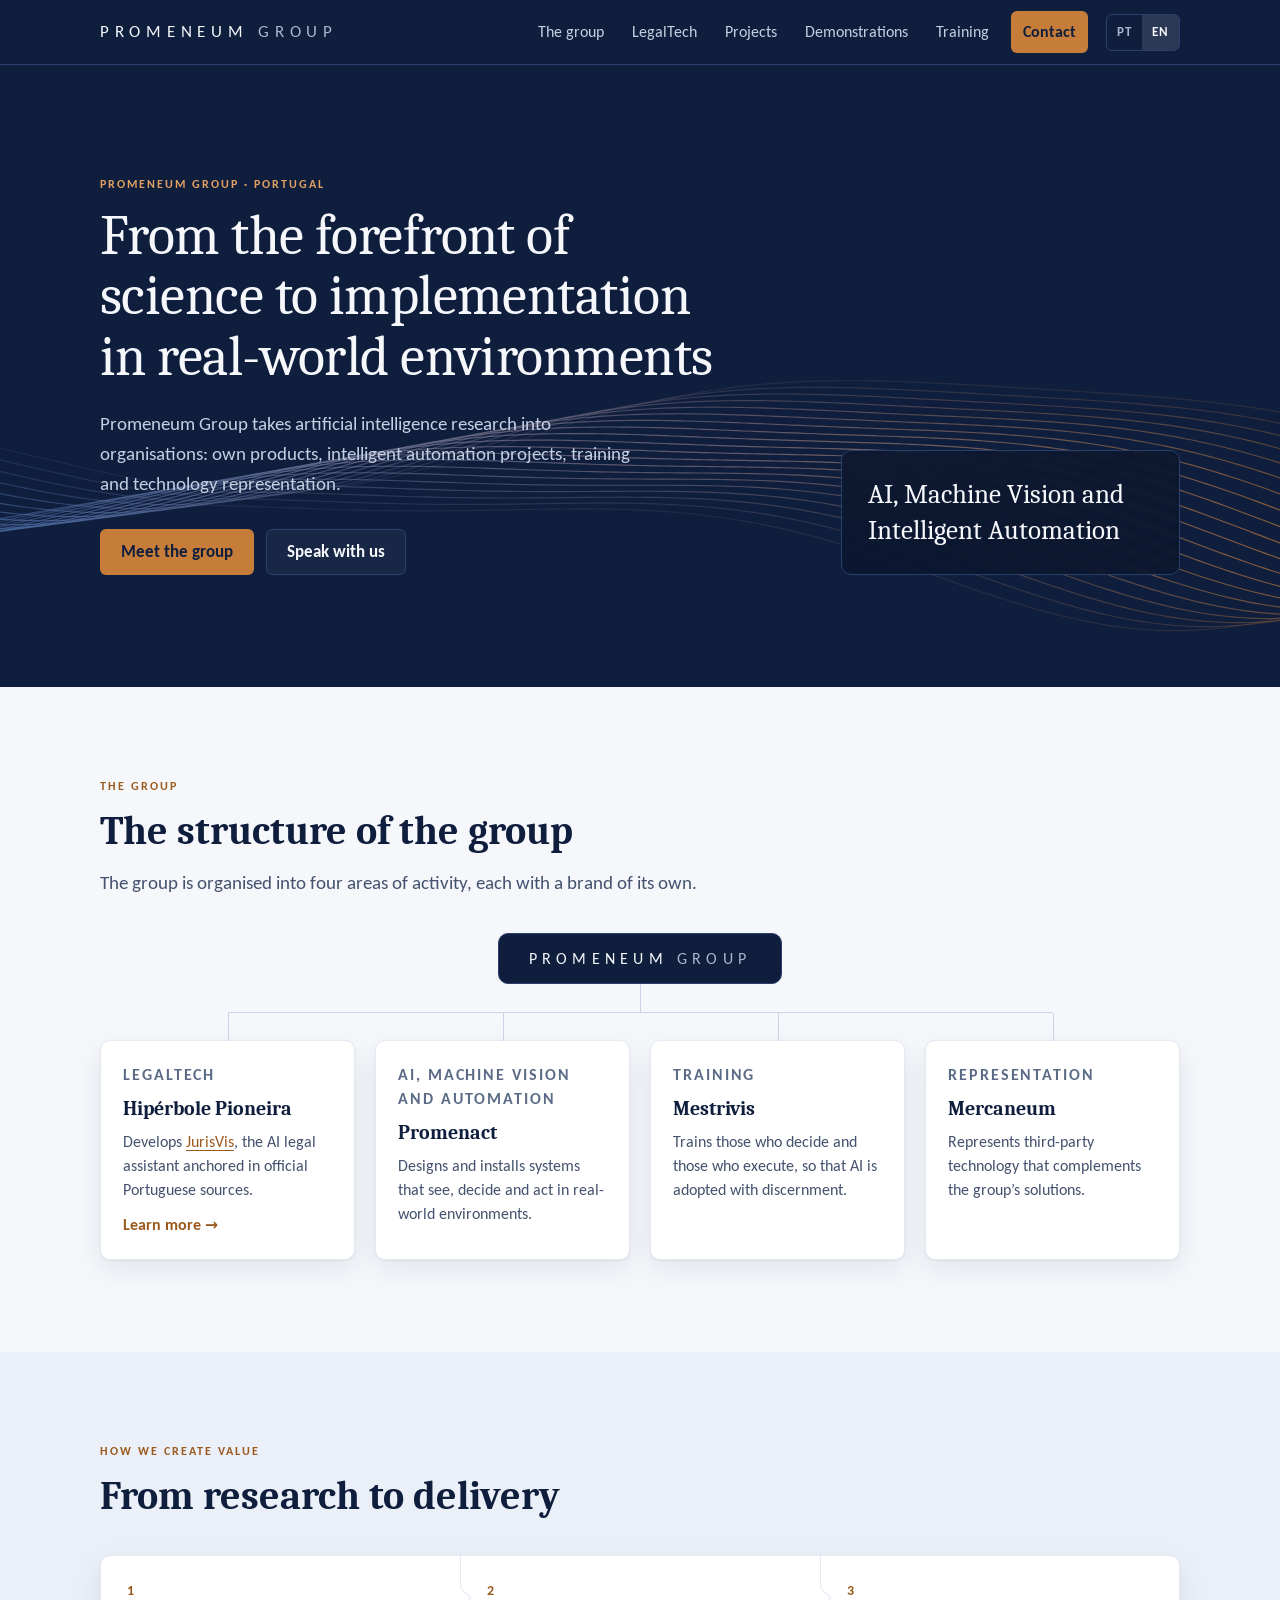
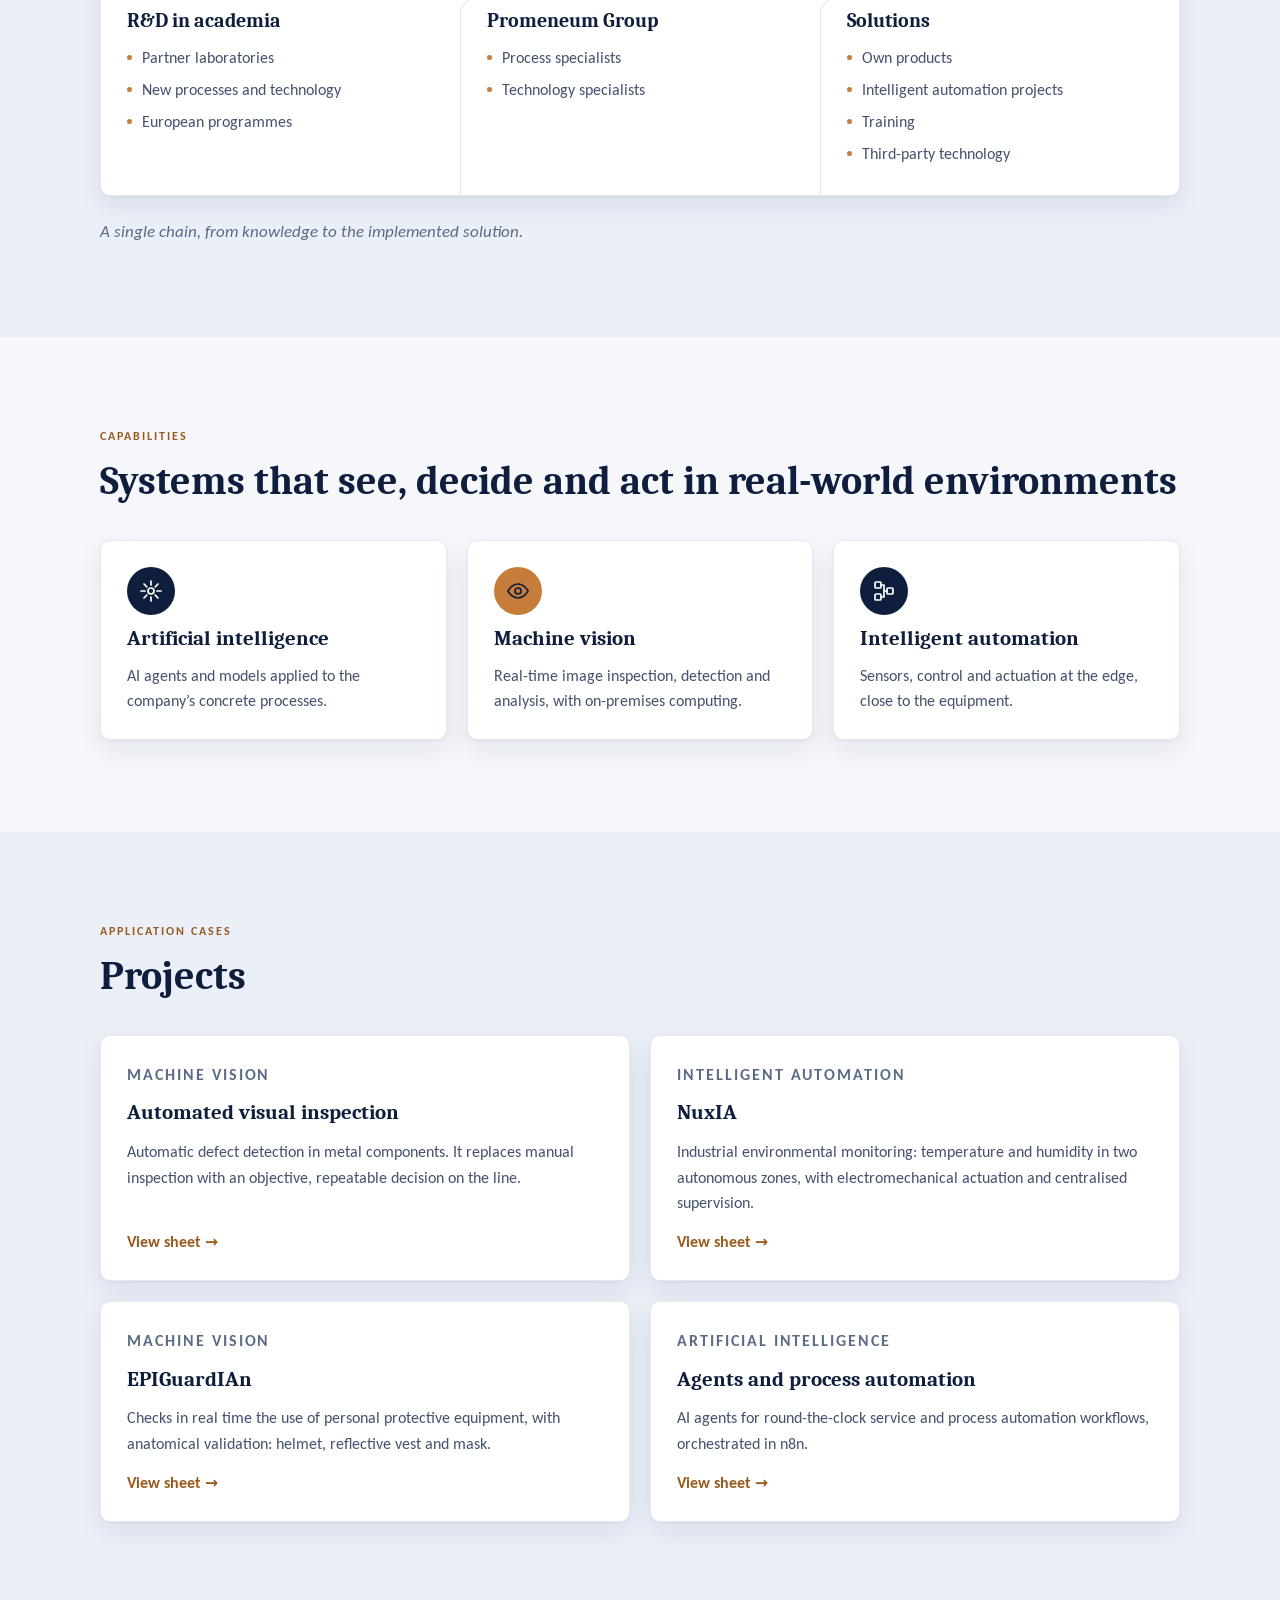
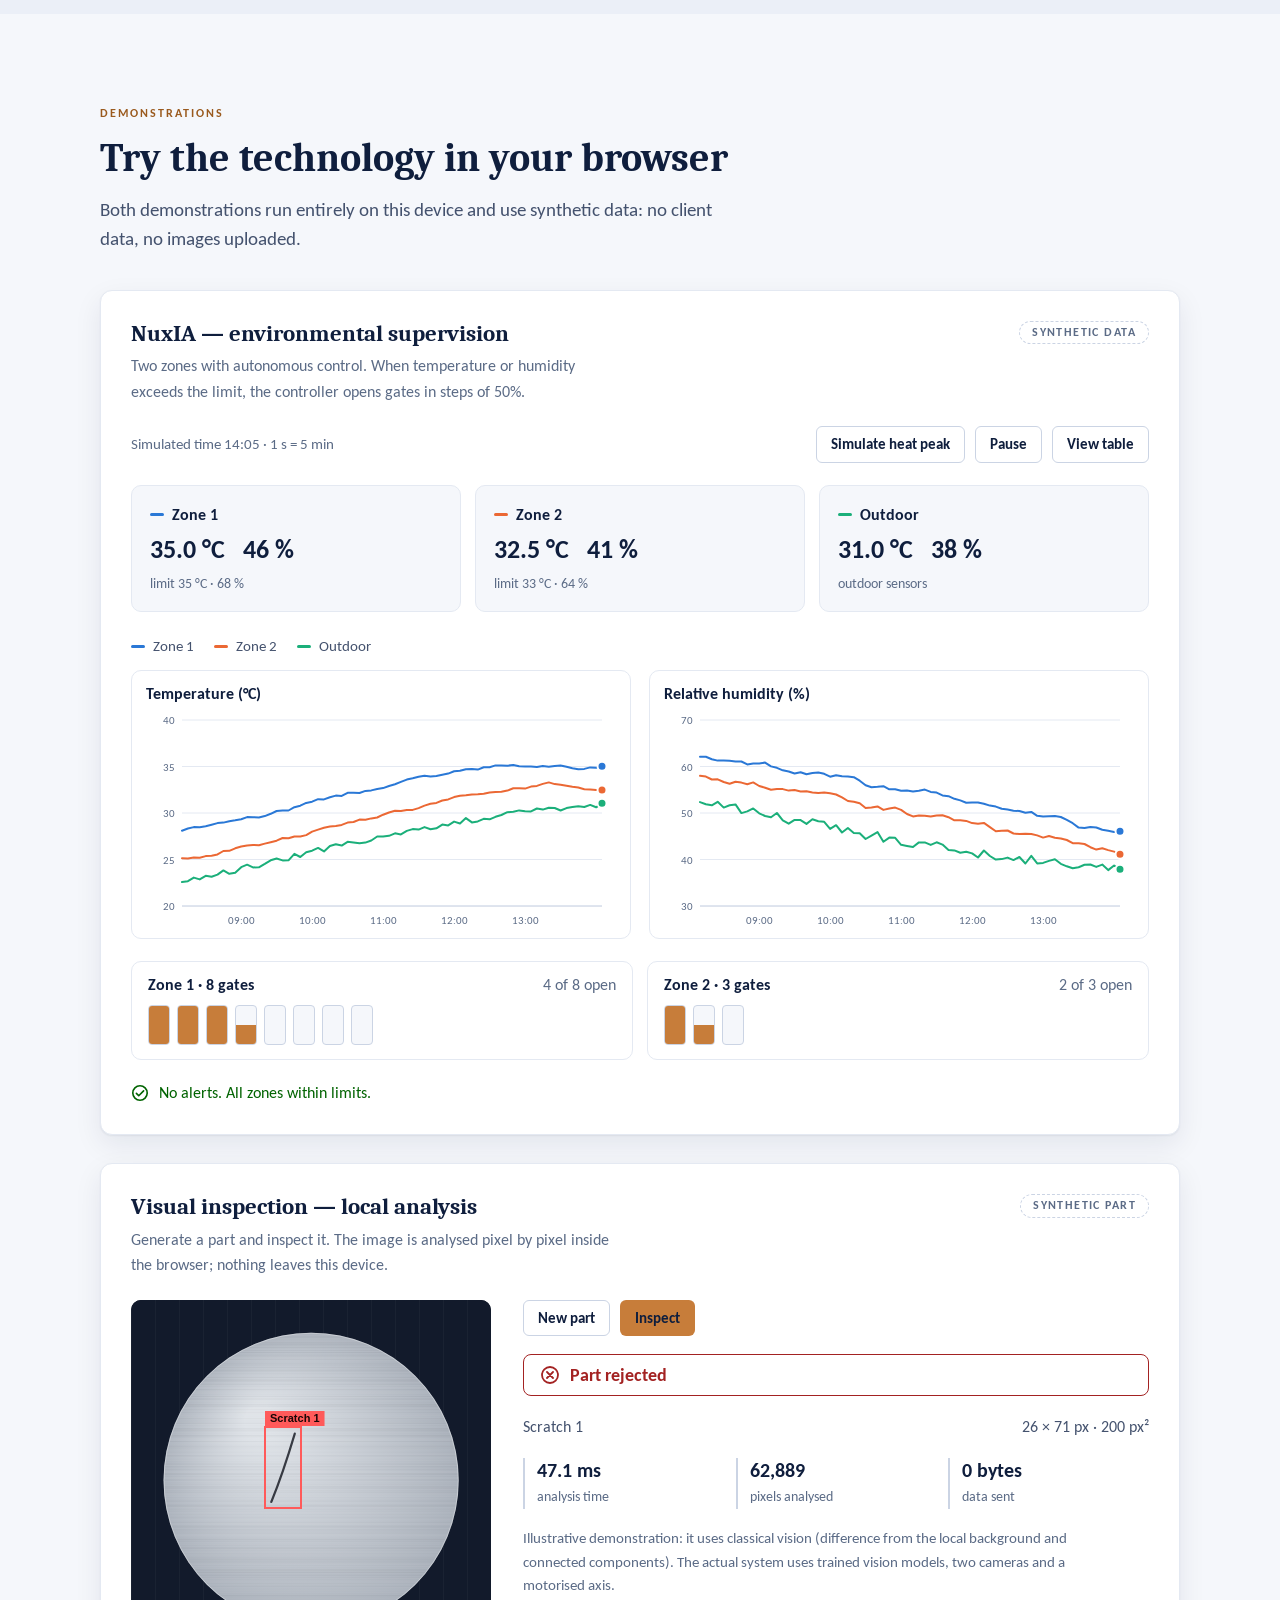
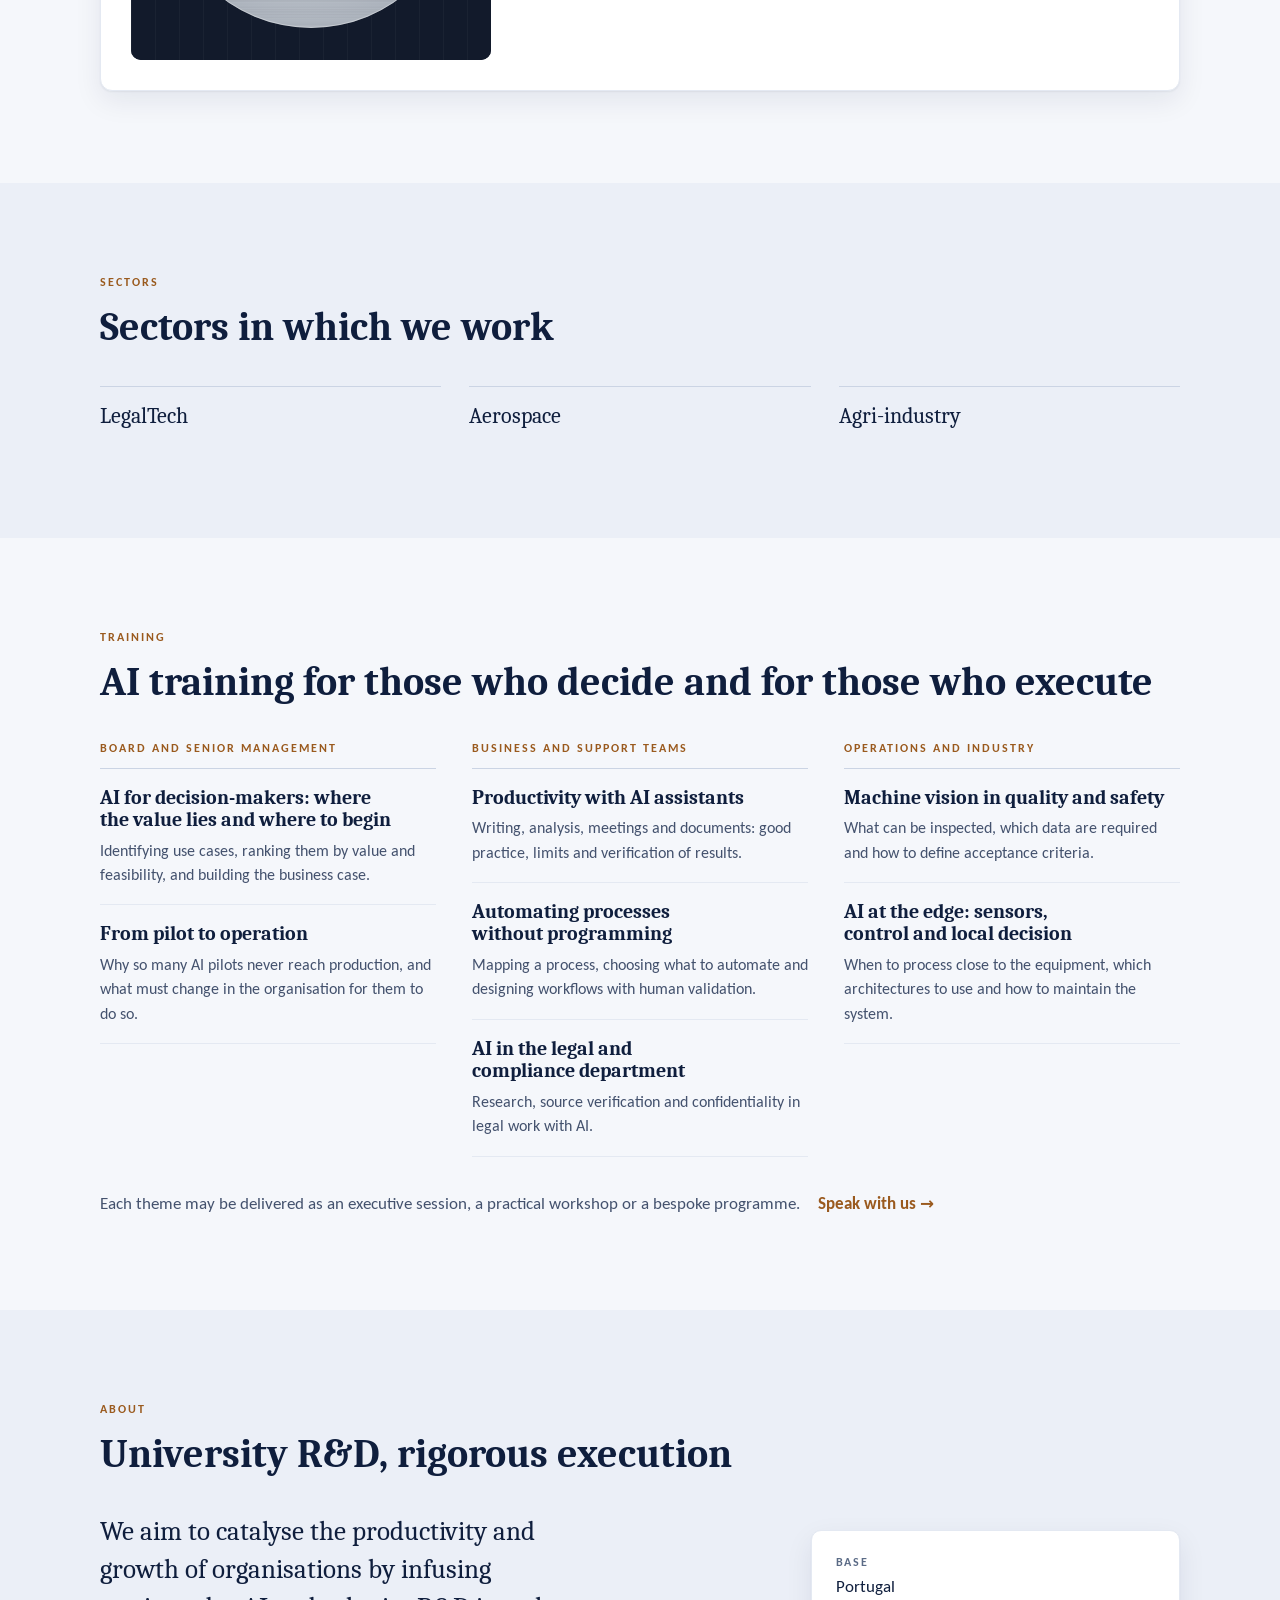
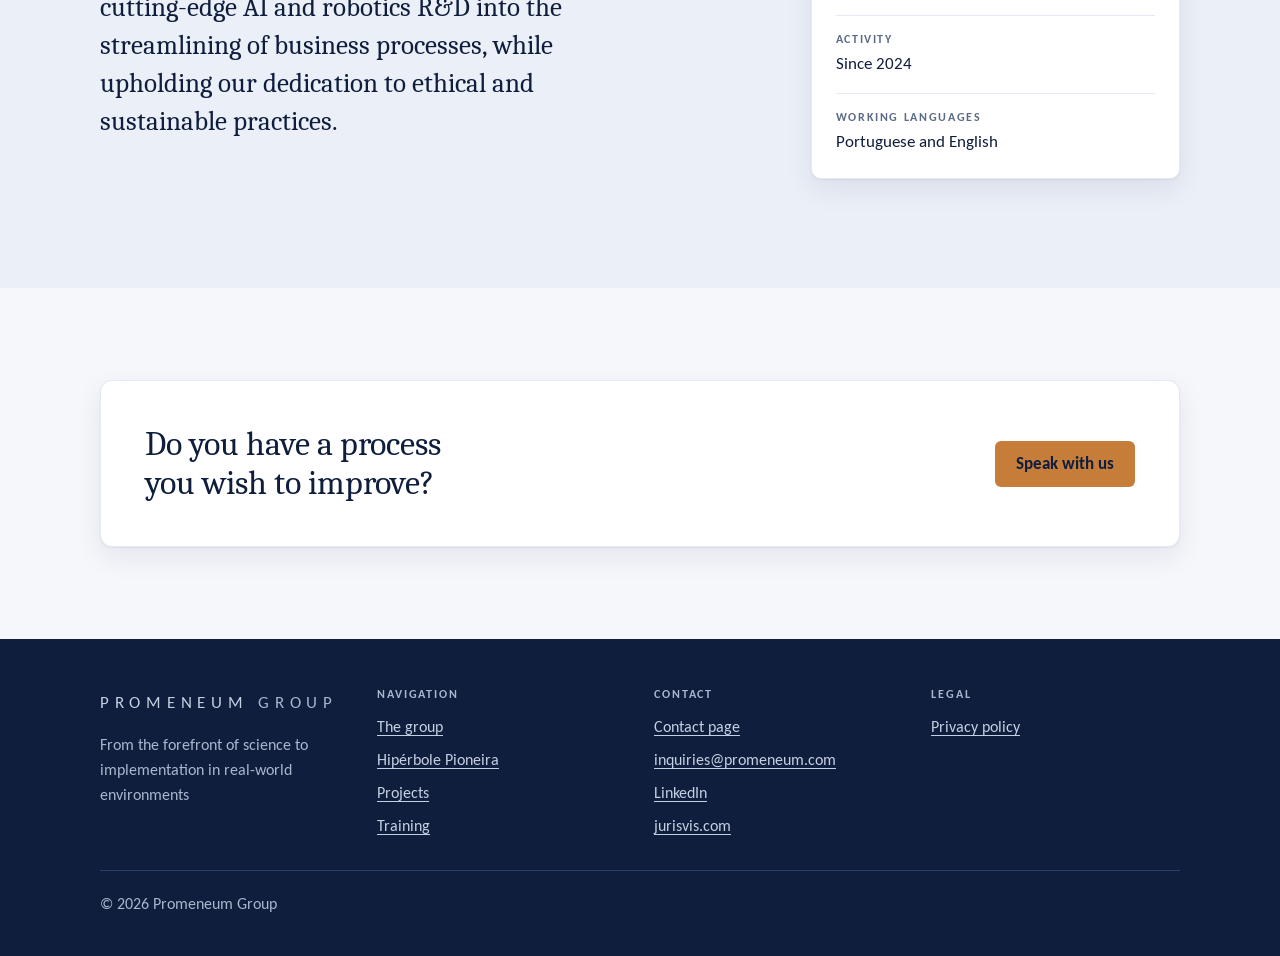
==== commit c70e32e8: "Link JurisVis references" ====
--- a/index.html
+++ b/index.html
@@ -81,7 +81,7 @@
           <li class="card co-card">
             <p class="area-tag">LegalTech</p>
             <h3><a href="#/empresa/hiperbole" data-company="hiperbole">Hipérbole Pioneira</a></h3>
-            <p data-i18n="grp.hp">Desenvolve o JurisVis, assistente jurídico de IA ancorado em fontes oficiais portuguesas.</p>
+            <p data-i18n="grp.hp">Desenvolve o <a href="https://jurisvis.com" target="_blank" rel="noopener">JurisVis</a>, assistente jurídico de IA ancorado em fontes oficiais portuguesas.</p>
             <span class="project-more" aria-hidden="true" data-i18n="grp.more">Conhecer →</span>
           </li>
           <li class="card co-card is-static">
@@ -351,13 +351,13 @@
       <header class="sheet-head">
         <p class="eyebrow">Promeneum Group · LegalTech</p>
         <h1 tabindex="-1">Hipérbole Pioneira</h1>
-        <p class="lead" data-i18n="co.hp.lead">A empresa de LegalTech do grupo. Desenvolve o JurisVis, assistente jurídico de IA ancorado exclusivamente em fontes oficiais portuguesas.</p>
+        <p class="lead" data-i18n="co.hp.lead">A empresa de LegalTech do grupo. Desenvolve o <a href="https://jurisvis.com" target="_blank" rel="noopener">JurisVis</a>, assistente jurídico de IA ancorado exclusivamente em fontes oficiais portuguesas.</p>
       </header>
-      <h2 class="co-h2">JurisVis</h2>
+      <h2 class="co-h2"><a href="https://jurisvis.com" target="_blank" rel="noopener">JurisVis</a></h2>
       <p class="lead co-sub" data-i18n="jv.lead">Assistente jurídico de IA ancorado exclusivamente em fontes oficiais portuguesas — legislação e jurisprudência, com ligação directa ao Diário da República e actualização diária.</p>
       <div class="sheet-grid">
         <div class="sheet-body">
-          <section><h3 data-i18n="sh.challenge">Desafio</h3><p data-i18n="jv.ch">Em contexto jurídico, uma resposta só tem valor se a fonte puder ser verificada. O JurisVis responde a partir de fontes oficiais portuguesas e liga cada resultado ao texto publicado.</p></section>
+          <section><h3 data-i18n="sh.challenge">Desafio</h3><p data-i18n="jv.ch">Em contexto jurídico, uma resposta só tem valor se a fonte puder ser verificada. O <a href="https://jurisvis.com" target="_blank" rel="noopener">JurisVis</a> responde a partir de fontes oficiais portuguesas e liga cada resultado ao texto publicado.</p></section>
           <section><h3 data-i18n="sh.solution">Solução</h3><ul>
             <li data-i18n="jv.s1">Soberania cognitiva: fontes nacionais e verificáveis, equipa nacional.</li>
             <li data-i18n="jv.s2">Orquestração de agentes de IA, com validação humana no fim da cadeia.</li>
